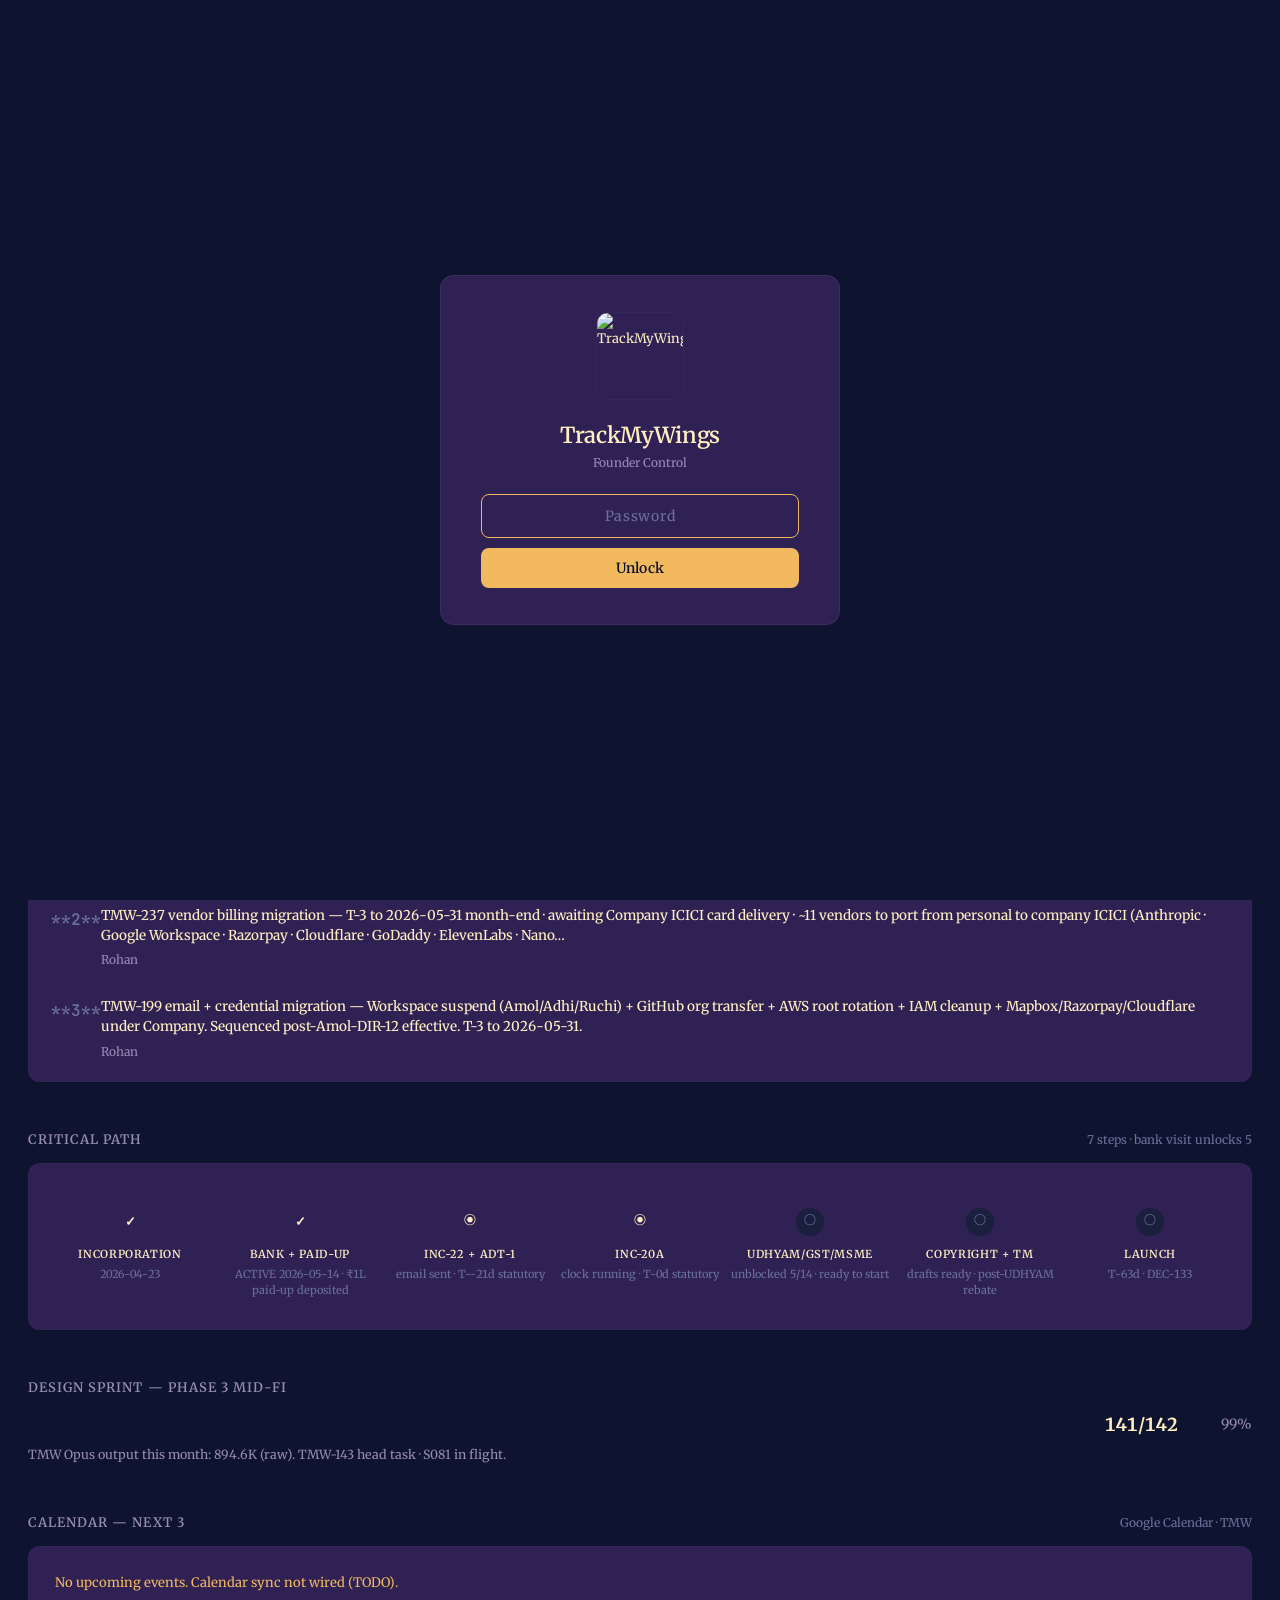
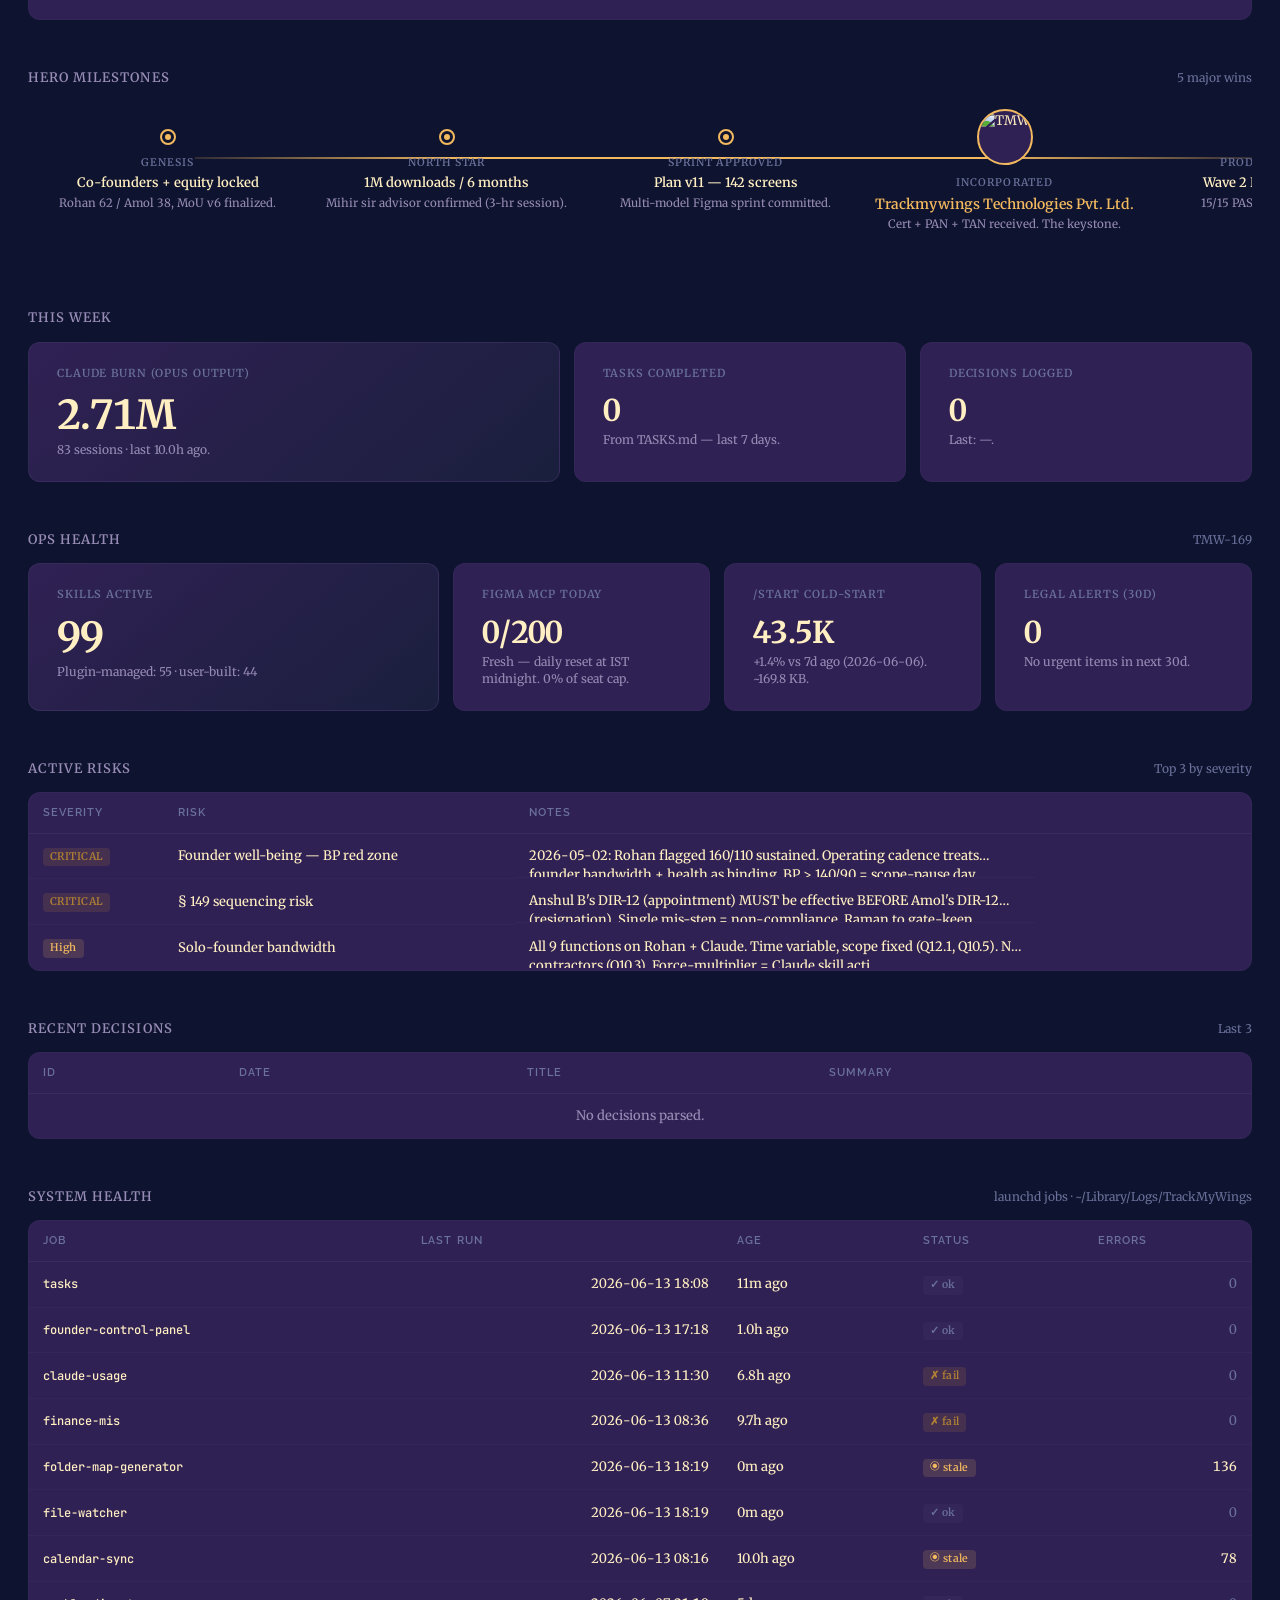
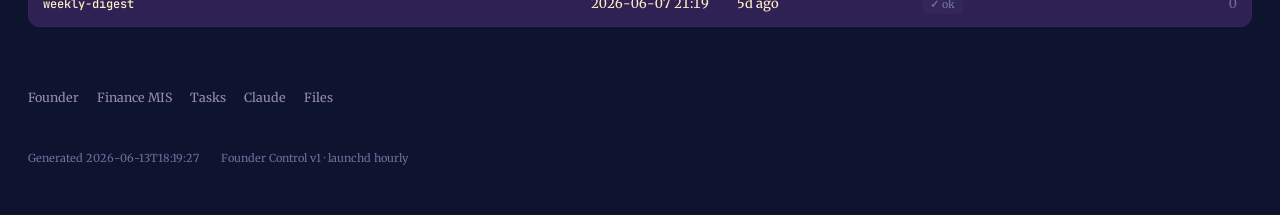
==== index.html @ 4e91b05a "Update founder control 2026-06-13 18:19" ====
<!DOCTYPE html>
<html lang="en">
<head>
<meta charset="UTF-8">
<meta name="viewport" content="width=device-width,initial-scale=1.0">
<title>TrackMyWings · Founder Control</title>
<link rel="icon" type="image/jpeg" href="logo.jpeg">
<link rel="stylesheet" href="dashboard-tokens.css">
<link rel="stylesheet" href="dashboard-components.css">
<style>
  /* page-specific tweaks (≤30 lines) */
  .fc-truth { padding: 10px 28px; border-bottom: 1px solid var(--hairline-soft); background: var(--bg-elev); color: var(--ink-mid); font-size: 12.5px; font-feature-settings: 'tnum'; letter-spacing: 0; }
  .fc-truth b { color: var(--ink-hi); font-weight: 600; }
  .fc-truth .sep { color: var(--ink-low); margin: 0 10px; }
  /* .ds-metrics-equal removed — pages now inherit the asymmetric 1.6/1/1/1 grid from
     dashboard-tokens.css, with one tile carrying the .ds-metric-lead modifier. */
  .fc-pri-row { display: grid; grid-template-columns: 36px 1fr; gap: 14px; padding: 14px 0; border-bottom: 1px solid var(--hairline-soft); }
  .fc-pri-row:last-child { border-bottom: 0; }
  .fc-pri-num { font-family: 'JetBrains Mono', ui-monospace, monospace; color: var(--ink-low); font-size: 16px; font-weight: 600; padding-top: 2px; }
  .fc-pri-task { color: var(--ink-hi); font-weight: 500; font-size: 13.5px; line-height: 1.45; display: -webkit-box; -webkit-line-clamp: 2; -webkit-box-orient: vertical; overflow: hidden; }
  .fc-pri-meta { display: flex; gap: 16px; margin-top: 6px; font-size: 12px; color: var(--ink-mid); align-items: center; }
  .fc-pri-deadline.tone-warn { color: var(--warn); }
  .fc-pri-deadline.tone-danger { color: var(--danger); }
  .fc-cp-rail { display: grid; grid-template-columns: repeat(7, 1fr); gap: 12px; align-items: start; padding: 22px 0 8px; position: relative; }
  .fc-cp-rail::before { content: ''; position: absolute; top: 38px; left: 7%; right: 7%; height: 1px; background: var(--hairline-soft); z-index: 0; }
  .fc-cp-step { display: flex; flex-direction: column; align-items: center; text-align: center; position: relative; z-index: 1; }
  .fc-cp-dot { width: 28px; height: 28px; border-radius: 50%; display: grid; place-items: center; font-size: 13px; font-weight: 600; background: var(--bg-elev); border: 1px solid var(--hairline); }
  .fc-cp-dot.done { background: var(--signal-gold); border-color: var(--signal-gold); color: var(--bg); }
  .fc-cp-dot.inflight { background: transparent; border: 2px solid var(--signal-gold); color: var(--signal-gold); outline: 4px solid var(--signal-gold-tint); outline-offset: 0; animation: fcPulse 2.4s ease-in-out infinite; }
  .fc-cp-dot.pending { color: var(--ink-low); }
  @keyframes fcPulse { 0%,100% { outline-width: 4px; opacity: 1; } 50% { outline-width: 8px; opacity: 0.85; } }
  @media (prefers-reduced-motion: reduce) { .fc-cp-dot.inflight { animation: none; } }

  /* --- Phone: truth banner wraps; critical-path stepper goes vertical; cal/sprint reflow --- */
  @media (max-width: 700px) {
    .fc-truth { padding: 10px 14px; font-size: 11.5px; line-height: 1.6; }
    .fc-truth .sep { display: inline; margin: 0 6px; }
    .fc-cp-rail { grid-template-columns: 1fr; gap: 8px; padding: 14px 0 0; }
    .fc-cp-rail::before { display: none; }
    .fc-cp-step { flex-direction: row; text-align: left; gap: 12px; padding: 6px 0; border-bottom: 1px solid var(--hairline-soft); }
    .fc-cp-step:last-child { border-bottom: 0; }
    .fc-cp-dot { flex: 0 0 28px; }
    .fc-cp-label { margin-top: 0; font-size: 12px; }
    .fc-cp-detail { margin-top: 0; font-size: 11px; margin-left: auto; }
    .fc-sprint-row { grid-template-columns: 1fr 60px; gap: 10px; }
    .fc-sprint-pct { display: none; }
    .fc-cal-row { grid-template-columns: 1fr; gap: 4px; padding: 10px 0; }
    .fc-cal-time { font-size: 11.5px; }
  }
  @media (max-width: 480px) {
    .fc-pri-row { grid-template-columns: 24px 1fr; gap: 10px; padding: 10px 0; }
  }
  .fc-cp-label { margin-top: 10px; font-size: 11px; font-weight: 600; letter-spacing: .06em; text-transform: uppercase; color: var(--ink-hi); }
  .fc-cp-detail { margin-top: 3px; font-size: 11px; color: var(--ink-low); font-feature-settings: 'tnum'; }
  .fc-sprint-row { display: grid; grid-template-columns: 1fr 90px 60px; gap: 14px; align-items: center; }
  .fc-sprint-bar { height: 6px; background: var(--signal-gold-tint); border-radius: 3px; overflow: hidden; }
  .fc-sprint-bar i { display: block; height: 100%; background: var(--signal-gold); }
  .fc-sprint-num { font-size: 18px; font-weight: 700; color: var(--ink-hi); text-align: right; }
  .fc-sprint-pct { font-size: 14px; color: var(--ink-mid); text-align: right; }
  .fc-sprint-sub { margin-top: 8px; color: var(--ink-mid); font-size: 12.5px; }
  .fc-cal-row { display: grid; grid-template-columns: 180px 1fr; gap: 14px; padding: 10px 0; border-bottom: 1px solid var(--hairline-soft); }
  .fc-cal-row:last-child { border-bottom: 0; }
  .fc-cal-time { color: var(--ink-mid); }
  .fc-cal-title { color: var(--ink-hi); font-weight: 500; }
  .fc-cal-loc { color: var(--ink-low); font-size: 12px; }
  .fc-empty { padding: 18px 4px; color: var(--ink-mid); font-size: 13px; }
  .fc-empty.tone-warn { color: var(--warn); }
  .fc-empty-sub { color: var(--ink-low); margin-left: 6px; }
  .fc-clamp-1 { display: -webkit-box; -webkit-line-clamp: 1; -webkit-box-orient: vertical; overflow: hidden; max-width: 520px; }
  .fc-foot-links { display: flex; gap: 18px; padding: 14px 0; border-top: 1px solid var(--hairline-soft); margin-top: 22px; }
  .fc-foot-links a { color: var(--ink-mid); font-size: 12.5px; text-decoration: none; }
  .fc-foot-links a:hover { color: var(--signal-gold); }
</style>
</head>
<body>

<div class="ds-login-overlay" id="loginOverlay">
  <form class="ds-login-card" id="loginForm">
    <img class="ds-login-logo" src="logo.jpeg" alt="TrackMyWings">
    <div class="ds-login-title">TrackMyWings</div>
    <div class="ds-login-sub">Founder Control</div>
    <input type="password" id="password" class="ds-filter" placeholder="Password" autofocus autocomplete="current-password">
    <button type="submit" class="ds-btn-primary">Unlock</button>
    <div class="ds-login-err" id="loginError">Incorrect password</div>
  </form>
</div>

<div class="fc-truth">T-63 launch · Bank ✅ 2026-05-14 · INC-20A T-0 · Phase 3 99% · ₹100,000 cash / ₹138,656 receivable · 22 priorities · 2 overdue · last sync 61m ago</div>

<div class="ds-wrap">
  <header class="ds-top">
    <div class="ds-top-brand">
      <img class="ds-top-logo" src="logo.jpeg" alt="TrackMyWings">
      <div>
        <h1 class="ds-display">Founder Control</h1>
        <div class="ds-lede">Your operating cockpit. Refreshed hourly.</div>
      </div>
    </div>
    <nav class="ds-nav">
      <a href="index.html" class="ds-nav-active">Founder</a>
      <a href="finance-mis.html">Finance MIS</a>
      <a href="tasks.html">Tasks</a>
      <a href="launch-readiness.html">Launch</a>
      <a href="statutory.html">Statutory</a>
      <a href="restructure.html">Restructure</a>
      <a href="risk-register.html">Risks</a>
      <a href="legal.html">Legal</a>
      <a href="claude-usage.html">Claude</a>
      <a href="kb-health.html">KB Health</a>
      <a href="bandwidth.html">Bandwidth</a>
      <a href="ai-providers.html">Providers</a>
      <a href="skills.html">Skills</a>
      <a href="folder-map.html">Files</a>
      <a href="infra.html">Infra</a>
      <button onclick="location.reload(true)" title="Hard refresh">Refresh</button>
    </nav>
  </header>

  <div class="ds-stale" id="staleBanner"></div>

  
    <div class="ds-metrics">
      <div class="ds-metric ds-metric-lead tone-gold">
        <div class="ds-metric-lbl">Days to launch</div>
        <div class="ds-metric-val num">T-63</div>
        <div class="ds-metric-sub">Target 2026-08-15 (DEC-133). Phase 3 99% · Hi-fi single-screen craft (DEC-142).</div>
      </div>
      <div class="ds-metric">
        <div class="ds-metric-lbl">Critical path</div>
        <div class="ds-metric-val num">3 of 7 — INC-22 + ADT-1</div>
        <div class="ds-metric-sub">Bank ✅ · INC-22 email sent (5/14) · INC-20A clock running (T-0d) · UDHYAM/GST next.</div>
      </div>
      <div class="ds-metric">
        <div class="ds-metric-lbl">Opus output, TMW · this month</div>
        <div class="ds-metric-val num">894.6K</div>
        <div class="ds-metric-sub">Scoped to TrackMyWings project. Raw output tokens, no ceiling.</div>
      </div>
      <div class="ds-metric tone-warn">
        <div class="ds-metric-lbl">Tasks overdue</div>
        <div class="ds-metric-val num">2</div>
        <div class="ds-metric-sub">From 38 active. Sweep when above zero.</div>
      </div>
    </div>
    

  <section class="ds-section">
    <div class="ds-section-head"><div class="ds-section-title">Cash position</div></div>
    
        <div class="ds-metrics">
          <div class="ds-metric ds-metric-lead">
            <div class="ds-metric-lbl">Cash on hand</div>
            <div class="ds-metric-val num">₹100,000</div>
            <div class="ds-metric-sub">Pre-bank. Becomes ₹1,00,000 after TMW-151 capital deposit.</div>
          </div>
          <div class="ds-metric">
            <div class="ds-metric-lbl">Founder receivable</div>
            <div class="ds-metric-val num">₹138,656</div>
            <div class="ds-metric-sub">YTD founder-funded bills.</div>
          </div>
          <div class="ds-metric">
            <div class="ds-metric-lbl">YTD burn</div>
            <div class="ds-metric-val num">₹138,656</div>
            <div class="ds-metric-sub">Equal to receivable today.</div>
          </div>
          <div class="ds-metric">
            <div class="ds-metric-lbl">Pending capital</div>
            <div class="ds-metric-val num">₹100,000</div>
            <div class="ds-metric-sub">₹62K + ₹38K at bank visit.</div>
          </div>
        </div>
        
  </section>

  <section class="ds-section">
    <div class="ds-section-head">
      <div class="ds-section-title">Top priorities — now</div>
      <div class="ds-section-aside">22 active</div>
    </div>
    <div class="ds-frame ds-frame-flush" style="padding:6px 22px;">
      
    <div class="fc-pri-row">
      <div class="fc-pri-num">**1**</div>
      <div class="fc-pri-body">
        <div class="fc-pri-task">TMW-193 Amol exit pack — DOWNLOAD + COMPLETENESS REVIEW — lawyer docs received via email 2026-05-24 · founder must download + file under Legal/Restructure/01_Amol_Exit/Active/ per folder-conventions §1 · Claude completeness review vs DEC-1…</div>
        <div class="fc-pri-meta">
          <span class="fc-pri-owner">Rohan + Anshul B + Raman</span>
          <span class="fc-pri-deadline "></span>
        </div>
      </div>
    </div>
    
    <div class="fc-pri-row">
      <div class="fc-pri-num">**2**</div>
      <div class="fc-pri-body">
        <div class="fc-pri-task">TMW-237 vendor billing migration — T-3 to 2026-05-31 month-end · awaiting Company ICICI card delivery · ~11 vendors to port from personal to company ICICI (Anthropic · Google Workspace · Razorpay · Cloudflare · GoDaddy · ElevenLabs · Nano…</div>
        <div class="fc-pri-meta">
          <span class="fc-pri-owner">Rohan</span>
          <span class="fc-pri-deadline "></span>
        </div>
      </div>
    </div>
    
    <div class="fc-pri-row">
      <div class="fc-pri-num">**3**</div>
      <div class="fc-pri-body">
        <div class="fc-pri-task">TMW-199 email + credential migration — Workspace suspend (Amol/Adhi/Ruchi) + GitHub org transfer + AWS root rotation + IAM cleanup + Mapbox/Razorpay/Cloudflare under Company. Sequenced post-Amol-DIR-12 effective. T-3 to 2026-05-31.</div>
        <div class="fc-pri-meta">
          <span class="fc-pri-owner">Rohan</span>
          <span class="fc-pri-deadline "></span>
        </div>
      </div>
    </div>
    
    </div>
  </section>

  <section class="ds-section">
    <div class="ds-section-head">
      <div class="ds-section-title">Critical path</div>
      <div class="ds-section-aside">7 steps · bank visit unlocks 5</div>
    </div>
    <div class="ds-frame">
      
    <div class="fc-cp-rail">
      
        <div class="fc-cp-step">
          <div class="fc-cp-dot done"><span>✓</span></div>
          <div class="fc-cp-label">Incorporation</div>
          <div class="fc-cp-detail">2026-04-23</div>
        </div>
        
        <div class="fc-cp-step">
          <div class="fc-cp-dot done"><span>✓</span></div>
          <div class="fc-cp-label">Bank + paid-up</div>
          <div class="fc-cp-detail">ACTIVE 2026-05-14 · ₹1L paid-up deposited</div>
        </div>
        
        <div class="fc-cp-step">
          <div class="fc-cp-dot inflight"><span>◉</span></div>
          <div class="fc-cp-label">INC-22 + ADT-1</div>
          <div class="fc-cp-detail">email sent · T--21d statutory</div>
        </div>
        
        <div class="fc-cp-step">
          <div class="fc-cp-dot inflight"><span>◉</span></div>
          <div class="fc-cp-label">INC-20A</div>
          <div class="fc-cp-detail">clock running · T-0d statutory</div>
        </div>
        
        <div class="fc-cp-step">
          <div class="fc-cp-dot pending"><span>○</span></div>
          <div class="fc-cp-label">UDHYAM/GST/MSME</div>
          <div class="fc-cp-detail">unblocked 5/14 · ready to start</div>
        </div>
        
        <div class="fc-cp-step">
          <div class="fc-cp-dot pending"><span>○</span></div>
          <div class="fc-cp-label">Copyright + TM</div>
          <div class="fc-cp-detail">drafts ready · post-UDHYAM rebate</div>
        </div>
        
        <div class="fc-cp-step">
          <div class="fc-cp-dot pending"><span>○</span></div>
          <div class="fc-cp-label">Launch</div>
          <div class="fc-cp-detail">T-63d · DEC-133</div>
        </div>
        
    </div>
    
    </div>
  </section>

  
    <section class="ds-section">
      <div class="ds-section-head">
        <div class="ds-section-title">Design sprint — Phase 3 mid-fi</div>
        <div class="ds-section-aside"></div>
      </div>
      <div class="fc-sprint-row">
        <div class="fc-sprint-bar">
          <i style="width:99%"></i>
        </div>
        <div class="fc-sprint-num num">141/142</div>
        <div class="fc-sprint-pct num">99%</div>
      </div>
      <div class="fc-sprint-sub">
        TMW Opus output this month: 894.6K (raw).
        TMW-143 head task · S081 in flight.
      </div>
    </section>
    

  <section class="ds-section">
    <div class="ds-section-head">
      <div class="ds-section-title">Calendar — next 3</div>
      <div class="ds-section-aside">Google Calendar · TMW</div>
    </div>
    <div class="ds-frame ds-frame-flush" style="padding:8px 22px;">
      <div class="fc-empty tone-warn">No upcoming events. Calendar sync not wired (TODO).</div>
    </div>
  </section>

  <section class="ds-section" id="heroSection">
    <div class="ds-section-head">
      <div class="ds-section-title">Hero milestones</div>
      <div class="ds-section-aside">5 major wins</div>
    </div>
    
    <div class="ds-milestones">
      <div class="ds-milestone-rail" style="grid-template-columns:repeat(5, minmax(180px, 1fr));">
        
        <div class="ds-milestone">
          <div class="ds-milestone-dot"></div>
          <div class="ds-milestone-date">Genesis</div>
          <div class="ds-milestone-title">Co-founders + equity locked</div>
          <div class="ds-milestone-note">Rohan 62 / Amol 38, MoU v6 finalized.</div>
        </div>
        
        <div class="ds-milestone">
          <div class="ds-milestone-dot"></div>
          <div class="ds-milestone-date">North Star</div>
          <div class="ds-milestone-title">1M downloads / 6 months</div>
          <div class="ds-milestone-note">Mihir sir advisor confirmed (3-hr session).</div>
        </div>
        
        <div class="ds-milestone">
          <div class="ds-milestone-dot"></div>
          <div class="ds-milestone-date">Sprint Approved</div>
          <div class="ds-milestone-title">Plan v11 — 142 screens</div>
          <div class="ds-milestone-note">Multi-model Figma sprint committed.</div>
        </div>
        
        <div class="ds-milestone keystone">
          <div class="ds-milestone-dot"><img src="logo.jpeg" class="ds-milestone-logo" alt="TMW"></div>
          <div class="ds-milestone-date">Incorporated</div>
          <div class="ds-milestone-title">Trackmywings Technologies Pvt. Ltd.</div>
          <div class="ds-milestone-note">Cert + PAN + TAN received. The keystone.</div>
        </div>
        
        <div class="ds-milestone">
          <div class="ds-milestone-dot"></div>
          <div class="ds-milestone-date">Production Proof</div>
          <div class="ds-milestone-title">Wave 2 HM-apex shipped</div>
          <div class="ds-milestone-note">15/15 PASS, reviewer avg 8.49.</div>
        </div>
        
      </div>
    </div>
    
  </section>

  
    <section class="ds-section">
      <div class="ds-section-head"><div class="ds-section-title">This week</div></div>
      <div class="ds-metrics ds-metrics-3">
        <div class="ds-metric ds-metric-lead">
          <div class="ds-metric-lbl">Claude burn (Opus output)</div>
          <div class="ds-metric-val num">2.71M</div>
          <div class="ds-metric-sub">83 sessions · last 10.0h ago.</div>
        </div>
        <div class="ds-metric">
          <div class="ds-metric-lbl">Tasks completed</div>
          <div class="ds-metric-val num">0</div>
          <div class="ds-metric-sub">From TASKS.md — last 7 days.</div>
        </div>
        <div class="ds-metric">
          <div class="ds-metric-lbl">Decisions logged</div>
          <div class="ds-metric-val num">0</div>
          <div class="ds-metric-sub">Last: —.</div>
        </div>
      </div>
    </section>
    

  
    <section class="ds-section">
      <div class="ds-section-head">
        <div class="ds-section-title">Ops health</div>
        <div class="ds-section-aside">TMW-169</div>
      </div>
      <div class="ds-metrics">
        <div class="ds-metric ds-metric-lead">
          <div class="ds-metric-lbl">Skills active</div>
          <div class="ds-metric-val num">99</div>
          <div class="ds-metric-sub">Plugin-managed: 55 · user-built: 44</div>
        </div>
        <div class="ds-metric ">
          <div class="ds-metric-lbl">Figma MCP today</div>
          <div class="ds-metric-val num">0/200</div>
          <div class="ds-metric-sub">Fresh — daily reset at IST midnight. 0% of seat cap.</div>
        </div>
        <div class="ds-metric">
          <div class="ds-metric-lbl">/start cold-start</div>
          <div class="ds-metric-val num">43.5K</div>
          <div class="ds-metric-sub">+1.4% vs 7d ago (2026-06-06). ~169.8 KB.</div>
        </div>
        <div class="ds-metric ">
          <div class="ds-metric-lbl">Legal alerts (30d)</div>
          <div class="ds-metric-val num">0</div>
          <div class="ds-metric-sub">No urgent items in next 30d.</div>
        </div>
      </div>
    </section>
    

  <section class="ds-section">
    <div class="ds-section-head">
      <div class="ds-section-title">Active risks</div>
      <div class="ds-section-aside">Top 3 by severity</div>
    </div>
    <div class="ds-frame ds-frame-flush">
      <table class="ds-table">
        <thead><tr><th>Severity</th><th>Risk</th><th>Notes</th></tr></thead>
        <tbody>
        <tr>
          <td><span class="ds-badge ds-badge-pri-critical">CRITICAL</span></td>
          <td>Founder well-being — BP red zone</td>
          <td class="fc-clamp-1">2026-05-02: Rohan flagged 160/110 sustained. Operating cadence treats founder bandwidth + health as binding. BP &gt; 140/90 = scope-pause day…</td>
        </tr>
        
        <tr>
          <td><span class="ds-badge ds-badge-pri-critical">CRITICAL</span></td>
          <td>§ 149 sequencing risk</td>
          <td class="fc-clamp-1">Anshul B's DIR-12 (appointment) MUST be effective BEFORE Amol's DIR-12 (resignation). Single mis-step = non-compliance. Raman to gate-keep.</td>
        </tr>
        
        <tr>
          <td><span class="ds-badge ds-badge-pri-high">High</span></td>
          <td>Solo-founder bandwidth</td>
          <td class="fc-clamp-1">All 9 functions on Rohan + Claude. Time variable, scope fixed (Q12.1, Q10.5). No contractors (Q10.3). Force-multiplier = Claude skill acti…</td>
        </tr>
        </tbody>
      </table>
    </div>
  </section>

  <section class="ds-section">
    <div class="ds-section-head">
      <div class="ds-section-title">Recent decisions</div>
      <div class="ds-section-aside">Last 3</div>
    </div>
    <div class="ds-frame ds-frame-flush">
      <table class="ds-table">
        <thead><tr><th>ID</th><th>Date</th><th>Title</th><th>Summary</th></tr></thead>
        <tbody><tr><td colspan="4" class="ds-table-empty">No decisions parsed.</td></tr></tbody>
      </table>
    </div>
  </section>

  <section class="ds-section">
    <div class="ds-section-head">
      <div class="ds-section-title">System health</div>
      <div class="ds-section-aside">launchd jobs · ~/Library/Logs/TrackMyWings</div>
    </div>
    <div class="ds-frame ds-frame-flush">
      <table class="ds-table">
        <thead><tr><th>Job</th><th>Last run</th><th>Age</th><th>Status</th><th>Errors</th></tr></thead>
        <tbody>
        <tr>
          <td><code>tasks</code></td>
          <td class="num">2026-06-13 18:08</td>
          <td>11m ago</td>
          <td><span class="ds-badge ds-badge-pri-low">✓ ok</span></td>
          <td class="num"><span class="num" style="color:var(--ink-low);">0</span></td>
        </tr>
        
        <tr>
          <td><code>founder-control-panel</code></td>
          <td class="num">2026-06-13 17:18</td>
          <td>1.0h ago</td>
          <td><span class="ds-badge ds-badge-pri-low">✓ ok</span></td>
          <td class="num"><span class="num" style="color:var(--ink-low);">0</span></td>
        </tr>
        
        <tr>
          <td><code>claude-usage</code></td>
          <td class="num">2026-06-13 11:30</td>
          <td>6.8h ago</td>
          <td><span class="ds-badge ds-badge-pri-critical">✗ fail</span></td>
          <td class="num"><span class="num" style="color:var(--ink-low);">0</span></td>
        </tr>
        
        <tr>
          <td><code>finance-mis</code></td>
          <td class="num">2026-06-13 08:36</td>
          <td>9.7h ago</td>
          <td><span class="ds-badge ds-badge-pri-critical">✗ fail</span></td>
          <td class="num"><span class="num" style="color:var(--ink-low);">0</span></td>
        </tr>
        
        <tr>
          <td><code>folder-map-generator</code></td>
          <td class="num">2026-06-13 18:19</td>
          <td>0m ago</td>
          <td><span class="ds-badge ds-badge-pri-medium">◉ stale</span></td>
          <td class="num"><span class="num">136</span></td>
        </tr>
        
        <tr>
          <td><code>file-watcher</code></td>
          <td class="num">2026-06-13 18:19</td>
          <td>0m ago</td>
          <td><span class="ds-badge ds-badge-pri-low">✓ ok</span></td>
          <td class="num"><span class="num" style="color:var(--ink-low);">0</span></td>
        </tr>
        
        <tr>
          <td><code>calendar-sync</code></td>
          <td class="num">2026-06-13 08:16</td>
          <td>10.0h ago</td>
          <td><span class="ds-badge ds-badge-pri-medium">◉ stale</span></td>
          <td class="num"><span class="num">78</span></td>
        </tr>
        
        <tr>
          <td><code>weekly-digest</code></td>
          <td class="num">2026-06-07 21:19</td>
          <td>5d ago</td>
          <td><span class="ds-badge ds-badge-pri-low">✓ ok</span></td>
          <td class="num"><span class="num" style="color:var(--ink-low);">0</span></td>
        </tr>
        </tbody>
      </table>
    </div>
  </section>

  <div class="fc-foot-links">
    <a href="index.html">Founder</a>
    <a href="finance-mis.html">Finance MIS</a>
    <a href="tasks.html">Tasks</a>
    <a href="claude-usage.html">Claude</a>
    <a href="folder-map.html">Files</a>
  </div>

  <div class="ds-meta">
    <span>Generated <span id="generatedAt">2026-06-13T18:19:27</span></span>
    <span>Founder Control v1 · launchd hourly</span>
  </div>
</div>

<script>
// --- Auth gate ---
const PASSWORD_HASH = '22900e4738455f5c92593a95b6e0c5d228698a80385e4f1f2d272e8f8f49aec6';
async function sha256(msg) {
  const buf = await crypto.subtle.digest('SHA-256', new TextEncoder().encode(msg));
  return Array.from(new Uint8Array(buf)).map(b => b.toString(16).padStart(2, '0')).join('');
}
function unlock() {
  document.body.classList.add('unlocked');
  document.querySelector('#loginOverlay').style.display = 'none';
}
if (sessionStorage.getItem('tmw_auth') === 'true') unlock();
document.getElementById('loginForm').addEventListener('submit', async e => {
  e.preventDefault();
  const hash = await sha256(document.getElementById('password').value);
  if (hash === PASSWORD_HASH) {
    sessionStorage.setItem('tmw_auth', 'true');
    unlock();
  } else {
    const err = document.getElementById('loginError');
    err.classList.add('show');
    setTimeout(() => err.classList.remove('show'), 2000);
    document.getElementById('password').value = '';
  }
});

// --- Stale banner: warn if >150 min old (hourly @ :15 schedule) ---
const GENERATED_EPOCH = 1781354967;
(function(){
  const ageMin = (Date.now()/1000 - GENERATED_EPOCH) / 60;
  if (ageMin > 150) {
    const b = document.getElementById('staleBanner');
    b.innerHTML = `<b>Snapshot is ${Math.round(ageMin)} min old.</b> The hourly launchd job may have failed. Check <code>~/Library/Logs/TrackMyWings/founder-control-panel.error.log</code>.`;
    b.classList.add('show');
  }
})();

// Keyboard: 'r' reloads, ESC blurs
document.addEventListener('keydown', e => {
  if (!document.body.classList.contains('unlocked')) return;
  if (e.key === 'r' && !['INPUT','TEXTAREA','SELECT'].includes(document.activeElement.tagName)) {
    location.reload(true);
  }
});
</script>
</body>
</html>
---- dashboard-tokens.css ----
/* ============================================================
 * TrackMyWings Internal Dashboards — Design Tokens
 * Source of truth: Operations/Internal Dashboards/Design System/DESIGN.md
 * Palette: CANONICAL TMW "Aero Nocturne" brand (S141 rebrand 2026-05-31).
 *   Hex authoritative from V1_Flutter/lib/theme/tokens.dart (AeroColors) +
 *   Design/Brand/Color Palette/TMW_COLORS.md. Mirrors tmw_brand_tokens.css.
 * Token NAMES are stable; only values changed in the rebrand, so no per-page
 * HTML edits were required. Brand rules: never pure #000/#fff (use Haiti /
 * Egg White); error = Copper; Inter forbidden as a primary face.
 * ============================================================ */

@import url('https://fonts.googleapis.com/css2?family=Raleway:wght@400;500;600;700;800&family=Merriweather:wght@400;700&family=JetBrains+Mono:wght@500;600&display=swap');

:root {
  /* --- Surfaces (Aero Nocturne — dark, brand hex) --- */
  --bg-base:        #0E132F;                    /* Haiti — page canvas */
  --bg-elev:        #1A1F3D;                    /* Port Gore — nav / elevated chrome */
  --bg-card:        #302154;                    /* Deep Port Gore — cards */
  --line:           rgba(76, 62, 112, 0.40);    /* East Bay @ 40% — border */
  --line-soft:      rgba(76, 62, 112, 0.18);    /* East Bay @ 18% — hairline */

  /* --- Ink (Egg White / Amethyst Smoke / Lynch) --- */
  --ink-hi:         #FFEFC2;                     /* Egg White — primary text */
  --ink-mid:        #978CB5;                     /* Amethyst Smoke — secondary */
  --ink-low:        #6A719A;                     /* Lynch — muted / tertiary */

  /* --- Signal Gold (PRIMARY accent — Cream Can, ≤10% of pixels) --- */
  --gold:           #F2B95F;                     /* Cream Can */
  --gold-tint:      rgba(242, 185, 95, 0.15);
  --gold-tint-soft: rgba(242, 185, 95, 0.08);

  /* --- Brand accents: Strikemaster (SECONDARY) + Lilac (TERTIARY) --- */
  --plum:           #A06E9B;                     /* Strikemaster */
  --plum-tint:      rgba(160, 110, 155, 0.18);
  --rose:           #CEABCA;                     /* Lilac (brand has no rose; Lilac is tertiary) */
  --rose-tint:      rgba(206, 171, 202, 0.18);

  /* --- Functional (brand-faithful: warn = Cream Can, danger = Copper; no off-brand red) --- */
  --warn:           #F2B95F;                     /* Cream Can — HIGH / caution */
  --warn-tint:      rgba(242, 185, 95, 0.15);
  --danger:         #B28134;                     /* Copper — URGENT / overdue / error */
  --danger-tint:    rgba(178, 129, 52, 0.16);

  /* --- Status extras (brand) --- */
  --ok:             #FFE08A;                     /* Salomie — OK / on-time / done */
  --ok-tint:        rgba(255, 224, 138, 0.16);
  --live:           #3DD9D6;                     /* Cockpit Cyan — live / active */
  --live-tint:      rgba(61, 217, 214, 0.16);

  /* --- Gradients --- */
  --grad-primary:   linear-gradient(135deg, #0E132F 0%, #1A1F3D 25%, #4C3E70 50%, #A06E9B 100%);
  --grad-gold:      linear-gradient(135deg, #302154 0%, #773C71 30%, #B28134 64%, #FFE08A 100%);

  /* --- Modal scrim --- */
  --scrim:          rgba(14, 19, 47, 0.78);      /* Haiti @ 78% */

  /* --- Typography (Raleway display · Merriweather body · JetBrains Mono numerics) --- */
  --font-display:   'Raleway', system-ui, -apple-system, sans-serif;
  --font-body:      'Merriweather', Georgia, 'Times New Roman', serif;
  --font-mono:      'JetBrains Mono', ui-monospace, SFMono-Regular, monospace;

  /* --- Spacing scale (vary for rhythm; never uniform) --- */
  --sp-xs:    6px;
  --sp-sm:   10px;
  --sp-md:   14px;
  --sp-lg:   22px;
  --sp-xl:   28px;
  --sp-xxl:  36px;
  --sp-xxxl: 48px;

  /* --- Radius --- */
  --r-pill: 999px;
  --r-xs:    4px;
  --r-sm:    6px;
  --r-md:    8px;
  --r-lg:   12px;
  --r-xl:   14px;

  /* --- Motion (ease-out-quart, no bounce) --- */
  --ease:   cubic-bezier(0.215, 0.61, 0.355, 1);
  --t-fast: 150ms;
  --t-mid:  200ms;
  --t-slow: 400ms;
}

/* --- Reset --- */
*, *::before, *::after { box-sizing: border-box; margin: 0; padding: 0; }
html, body { background: var(--bg-base); }

body {
  font-family: var(--font-body);  /* Merriweather body — distinctive brand serif */
  color: var(--ink-hi);
  font-size: 13px;
  font-weight: 400;
  line-height: 1.5;
  min-height: 100vh;
  -webkit-font-smoothing: antialiased;
  overflow-x: hidden;             /* never let a stray wide element break mobile layout */
}

/* Chrome = Raleway (headings, nav, labels, badges, buttons) */
h1, h2, h3, h4, h5, h6, nav, .ds-nav, .ds-display, .ds-headline, .ds-label,
.ds-micro, button, th, .badge { font-family: var(--font-display); }

/* --- Tabular numerics (no exceptions) --- */
.num, .ds-num, td.num, th.num,
.ds-metric-val, .ds-metric-lead-val,
.ds-stat-val, .ds-tool-count, .ds-tool-rank,
code, .ds-mono, time {
  font-variant-numeric: tabular-nums;
}

code, .ds-mono {
  font-family: var(--font-mono);
  font-size: 12px;
  font-weight: 500;
}

/* --- Type scale utility classes --- */
.ds-display     { font-size: 32px; font-weight: 700; line-height: 1.1;  letter-spacing: -0.02em; }
.ds-headline    { font-size: 20px; font-weight: 600; line-height: 1.25; letter-spacing: -0.01em; }
.ds-body-strong { font-size: 13px; font-weight: 500; line-height: 1.5; }
.ds-body        { font-size: 13px; font-weight: 400; line-height: 1.5; }
.ds-label       { font-size: 11px;  font-weight: 600; letter-spacing: 0.08em; text-transform: uppercase; line-height: 1.3; }
.ds-micro       { font-size: 10.5px; font-weight: 600; letter-spacing: 0.1em;  text-transform: uppercase; line-height: 1.3; }

/* --- Focus rings (WCAG AA) --- */
:focus-visible { outline: 2px solid var(--gold); outline-offset: 2px; }
:focus:not(:focus-visible) { outline: none; }

/* --- Reduced motion --- */
@media (prefers-reduced-motion: reduce) {
  *, *::before, *::after {
    animation-duration: 0.01ms !important;
    animation-iteration-count: 1 !important;
    transition-duration: 0.01ms !important;
    scroll-behavior: auto !important;
  }
}

/* --- Selection --- */
::selection { background: var(--gold-tint); color: var(--ink-hi); }

/* ============================================================
 * Mobile baseline (≤ 700px = tablet portrait, ≤ 480px = phone)
 * ============================================================ */
@media (max-width: 700px) {
  body { font-size: 12.5px; }
  .ds-display { font-size: 24px; letter-spacing: -0.015em; }
  .ds-headline { font-size: 17px; }
  .ds-label { font-size: 10.5px; letter-spacing: 0.06em; }
}

@media (max-width: 480px) {
  body { font-size: 12.5px; }
  .ds-display { font-size: 22px; }
}

/* Phone-only horizontal scroll wrapper for any table that won't fit. */
@media (max-width: 700px) {
  .ds-frame.ds-frame-flush {
    overflow-x: auto;
    -webkit-overflow-scrolling: touch;
  }
}
---- dashboard-components.css ----
/* ============================================================
 * TrackMyWings Internal Dashboards — Component Library
 * Concatenated from 12 partials in /components/
 * Built: 2026-05-31T02:21:04
 * Edit individual partials, then re-run build_dashboard_assets.py.
 * ============================================================ */

/* === Component: App Shell ============================================
 * Page-level wrap, top bar, nav, meta footer.
 * Used by every dashboard.
 * =================================================================== */

.ds-wrap {
  max-width: 1320px;
  margin: 0 auto;
  padding: var(--sp-xl) var(--sp-xl) var(--sp-xxxl);
}

@media (max-width: 700px) {
  .ds-wrap { padding: var(--sp-lg) var(--sp-md) var(--sp-xxl); }
}

/* --- Top bar --- */
.ds-top {
  display: flex;
  justify-content: space-between;
  align-items: flex-end;
  gap: var(--sp-lg);
  padding-bottom: var(--sp-lg);
  border-bottom: 1px solid var(--line);
  margin-bottom: var(--sp-xxl);
}

.ds-top-brand { display: flex; align-items: center; gap: var(--sp-md); }

.ds-top-logo {
  width: 40px;
  height: 40px;
  border-radius: var(--r-md);
  object-fit: cover;
  border: 1px solid var(--line-soft);
  background: var(--bg-card);
}

.ds-top h1 { /* uses .ds-display via class composition */ }
.ds-top .ds-lede { color: var(--ink-mid); font-size: 13px; margin-top: var(--sp-xs); }

/* --- Nav (cross-dashboard) --- */
.ds-nav { display: flex; gap: var(--sp-xs); flex-wrap: wrap; }

.ds-nav a, .ds-nav button {
  background: transparent;
  color: var(--ink-mid);
  border: 1px solid var(--line);
  padding: 8px 14px;
  border-radius: var(--r-md);
  font-size: 13px;
  cursor: pointer;
  text-decoration: none;
  font-family: inherit;
  font-weight: 400;
  line-height: 1;
  transition: color var(--t-fast) var(--ease), border-color var(--t-fast) var(--ease);
  display: inline-flex;
  align-items: center;
  gap: 6px;
  white-space: nowrap;
}

.ds-nav a:hover, .ds-nav button:hover { color: var(--gold); border-color: var(--gold); }
.ds-nav a.ds-nav-active { color: var(--ink-hi); border-color: var(--gold); background: var(--gold-tint-soft); }

/* --- Meta footer --- */
.ds-meta {
  margin-top: var(--sp-xl);
  font-size: 11px;
  color: var(--ink-low);
  display: flex;
  gap: var(--sp-lg);
  flex-wrap: wrap;
}

@media (max-width: 700px) {
  .ds-top { flex-direction: column; align-items: flex-start; }
  /* Horizontally scrollable nav so all links stay reachable on a phone. */
  .ds-nav {
    width: 100%;
    flex-wrap: nowrap;
    overflow-x: auto;
    -webkit-overflow-scrolling: touch;
    gap: 6px;
    padding-bottom: 4px;
  }
  .ds-nav a, .ds-nav button { flex: 0 0 auto; padding: 6px 10px; font-size: 12px; }
}

/* --- Phone-tighter chrome --- */
@media (max-width: 480px) {
  .ds-wrap { padding: var(--sp-md) var(--sp-sm) var(--sp-xl); }
  .ds-top { padding-bottom: var(--sp-md); margin-bottom: var(--sp-lg); gap: var(--sp-md); }
  .ds-top-logo { width: 32px; height: 32px; }
  .ds-top .ds-lede { font-size: 12px; }
  .ds-nav { gap: 4px; }
  .ds-nav a, .ds-nav button { padding: 6px 10px; font-size: 12px; }
  .ds-meta { gap: var(--sp-md); font-size: 10.5px; }
}

/* === Component: Buttons =============================================
 * Primary (gold solid) and Ghost (border-only).
 * Hover via color/border shifts only. No transforms, no shadows.
 * =================================================================== */

.ds-btn-primary {
  background: var(--gold);
  color: var(--bg-base);
  border: none;
  border-radius: var(--r-md);
  padding: 12px 18px;
  font-family: inherit;
  font-size: 13px;
  font-weight: 600;
  line-height: 1;
  letter-spacing: 0.005em;
  cursor: pointer;
  transition: filter var(--t-fast) var(--ease);
}
.ds-btn-primary:hover { filter: brightness(1.06); }
.ds-btn-primary:active { filter: brightness(0.96); }
.ds-btn-primary:disabled { opacity: 0.5; cursor: not-allowed; }

.ds-btn-ghost {
  background: transparent;
  color: var(--ink-mid);
  border: 1px solid var(--line);
  border-radius: var(--r-md);
  padding: 8px 14px;
  font-family: inherit;
  font-size: 13px;
  font-weight: 400;
  line-height: 1;
  cursor: pointer;
  transition: color var(--t-fast) var(--ease), border-color var(--t-fast) var(--ease);
}
.ds-btn-ghost:hover { color: var(--gold); border-color: var(--gold); }

/* === Component: Metric Tile + Asymmetric Grid ======================
 * The signature primitive. Lead variant for the single most important
 * number per page (one per page maximum).
 * =================================================================== */

/* --- Asymmetric grid (1.6fr lead + N×1fr secondary) --- */
.ds-metrics {
  display: grid;
  grid-template-columns: 1.6fr 1fr 1fr 1fr;
  gap: var(--sp-md);
  margin-bottom: var(--sp-xxl);
}
.ds-metrics-3 { grid-template-columns: 1.6fr 1fr 1fr; }
.ds-metrics-5 { grid-template-columns: 1.6fr 1fr 1fr 1fr 1fr; }

@media (max-width: 900px) {
  .ds-metrics, .ds-metrics-3, .ds-metrics-5 { grid-template-columns: 1fr 1fr; }
}
@media (max-width: 480px) {
  .ds-metrics, .ds-metrics-3, .ds-metrics-5 { grid-template-columns: 1fr; }
}

/* --- Metric tile --- */
.ds-metric {
  background: var(--bg-card);
  border: 1px solid var(--line-soft);
  border-radius: var(--r-lg);
  padding: var(--sp-lg) var(--sp-xl);
  color: var(--ink-hi);
  display: flex;
  flex-direction: column;
}

.ds-metric-lead {
  background: linear-gradient(140deg, var(--bg-card) 0%, var(--bg-elev) 100%);
  border-color: var(--line);
}

.ds-metric-lbl {
  color: var(--ink-low);
  font-size: 11px;
  font-weight: 600;
  letter-spacing: 0.08em;
  text-transform: uppercase;
}

.ds-metric-val {
  font-size: 30px;
  font-weight: 700;
  letter-spacing: -0.025em;
  line-height: 1;
  margin-top: var(--sp-md);
  font-variant-numeric: tabular-nums;
  color: var(--ink-hi);
}

.ds-metric-lead .ds-metric-val { font-size: 40px; }

.ds-metric-sub {
  color: var(--ink-mid);
  font-size: 12px;
  line-height: 1.45;
  margin-top: var(--sp-xs);
}

/* --- Tone variants for state-coded tiles --- */
.ds-metric.tone-warn { border-color: var(--warn); }
.ds-metric.tone-warn .ds-metric-val { color: var(--warn); }
.ds-metric.tone-danger { border-color: var(--danger); background: var(--danger-tint); }
.ds-metric.tone-danger .ds-metric-val { color: var(--danger); }
.ds-metric.tone-gold .ds-metric-val { color: var(--gold); }

/* --- Phone-only smaller metric values + tighter padding --- */
@media (max-width: 700px) {
  .ds-metric { padding: var(--sp-md) var(--sp-md); }
  .ds-metric-val { font-size: 24px; margin-top: var(--sp-sm); }
  .ds-metric-lead .ds-metric-val { font-size: 30px; }
  .ds-metric-sub { font-size: 11px; }
}
@media (max-width: 480px) {
  .ds-metric { padding: var(--sp-sm) var(--sp-md); }
  .ds-metric-val { font-size: 22px; }
  .ds-metric-lead .ds-metric-val { font-size: 26px; }
  .ds-metrics { gap: var(--sp-sm); margin-bottom: var(--sp-xl); }
}

/* === Component: Section Head + Chart Frame =========================
 * Section heads sit directly on the page (no card wrapping).
 * Chart frames wrap content where containment helps readability.
 * =================================================================== */

.ds-section { margin-bottom: var(--sp-xxxl); }

.ds-section-head {
  display: flex;
  justify-content: space-between;
  align-items: baseline;
  gap: var(--sp-md);
  margin-bottom: var(--sp-md);
}

.ds-section-title {
  font-size: 13px;
  font-weight: 600;
  letter-spacing: 0.08em;
  color: var(--ink-mid);
  text-transform: uppercase;
}

.ds-section-aside {
  font-size: 12px;
  color: var(--ink-low);
  font-variant-numeric: tabular-nums;
}

.ds-frame {
  background: var(--bg-card);
  border: 1px solid var(--line-soft);
  border-radius: var(--r-lg);
  padding: var(--sp-lg);
}

.ds-frame.ds-frame-flush { padding: 0; }

.ds-cols-2 {
  display: grid;
  grid-template-columns: 1fr 1fr;
  gap: var(--sp-lg);
}
.ds-cols-3 {
  display: grid;
  grid-template-columns: 2fr 1fr 1fr;
  gap: var(--sp-lg);
}

@media (max-width: 900px) {
  .ds-cols-2, .ds-cols-3 { grid-template-columns: 1fr; }
}

canvas { max-height: 320px; }

/* --- Phone-only tighter sections + smaller chart heights --- */
@media (max-width: 700px) {
  .ds-section { margin-bottom: var(--sp-xxl); }
  .ds-frame { padding: var(--sp-md); }
  canvas { max-height: 240px; }
  .ds-section-head { gap: var(--sp-sm); flex-wrap: wrap; }
}
@media (max-width: 480px) {
  .ds-section { margin-bottom: var(--sp-xl); }
  canvas { max-height: 220px; }
}

/* === Component: Sortable Table =====================================
 * Dense data row. Body Strong text, tabular numerics, soft dividers.
 * Hover lifts row to bg-elev. No transforms, no shadows.
 * =================================================================== */

.ds-table {
  width: 100%;
  border-collapse: collapse;
  font-family: inherit;
  color: var(--ink-hi);
}

.ds-table thead th {
  text-align: left;
  padding: 12px 14px;
  font-size: 10.5px;
  font-weight: 600;
  letter-spacing: 0.1em;
  text-transform: uppercase;
  color: var(--ink-low);
  border-bottom: 1px solid var(--line);
  background: transparent;
  white-space: nowrap;
}

.ds-table thead th.sortable {
  cursor: pointer;
  user-select: none;
  transition: color var(--t-fast) var(--ease);
}
.ds-table thead th.sortable:hover,
.ds-table thead th.sortable.active { color: var(--gold); }

.ds-table tbody td {
  padding: 12px 14px;
  font-size: 13px;
  font-weight: 500;
  line-height: 1.5;
  border-bottom: 1px solid var(--line-soft);
  vertical-align: middle;
}

.ds-table tbody tr:last-child td { border-bottom: none; }

.ds-table tbody tr.clickable {
  cursor: pointer;
  transition: background var(--t-mid) var(--ease);
}
.ds-table tbody tr.clickable:hover td { background: var(--bg-elev); }

.ds-table .num,
.ds-table .ds-num,
.ds-table th.num,
.ds-table td.num {
  text-align: right;
  font-variant-numeric: tabular-nums;
}

/* --- Row state: replaces the forbidden side-stripe pattern.
 *     Use full-row background tint + leading icon/badge instead. --- */
.ds-table tr.row-overdue td { background: var(--danger-tint); }
.ds-table tr.row-overdue td:first-child { color: var(--danger); font-weight: 600; }

.ds-table tr.row-due-soon td { background: var(--warn-tint); }
.ds-table tr.row-due-soon td:first-child { color: var(--warn); font-weight: 600; }

.ds-table tr.row-stale td { background: var(--bg-elev); color: var(--ink-mid); }

/* --- Empty state --- */
.ds-table-empty {
  padding: 36px 14px;
  text-align: center;
  color: var(--ink-mid);
  font-size: 13px;
}

/* --- Phone: tighter cells, smaller text, scrollable parent (in tokens.css) --- */
@media (max-width: 700px) {
  .ds-table thead th { padding: 9px 10px; font-size: 9.5px; letter-spacing: 0.07em; }
  .ds-table tbody td { padding: 9px 10px; font-size: 12px; }
  .ds-table .num { font-size: 11.5px; }
  /* Fallback for tables not wrapped in a .ds-frame scroll container:
     let the table itself scroll horizontally rather than break layout. */
  .ds-table { display: block; width: 100%; overflow-x: auto; -webkit-overflow-scrolling: touch; white-space: nowrap; }
}
@media (max-width: 480px) {
  .ds-table thead th { padding: 8px 8px; }
  .ds-table tbody td { padding: 8px 8px; font-size: 11.5px; }
  .ds-table-empty { padding: 24px 10px; }
}

/* === Component: Badge ==============================================
 * Inline metadata pill. Used for model family, dept, status.
 * Color carries semantic role; text is the primary signal.
 * =================================================================== */

.ds-badge {
  display: inline-block;
  padding: 2px 7px;
  border-radius: var(--r-xs);
  font-family: inherit;
  font-size: 10.5px;
  font-weight: 600;
  letter-spacing: 0.04em;
  white-space: nowrap;
  line-height: 1.4;
}

/* --- Model family --- */
.ds-badge-opus   { background: var(--gold-tint); color: var(--gold); }
.ds-badge-sonnet { background: var(--plum-tint); color: var(--plum); }
.ds-badge-haiku  { background: var(--rose-tint); color: var(--rose); }
.ds-badge-other  { background: rgba(76, 62, 112, 0.18); color: var(--ink-low); }

/* --- Dept (collapsed from 12-color rainbow to 3 roles per One-Hue-One-Job Rule) --- */
.ds-badge-dept           { background: var(--plum-tint); color: var(--plum); }
.ds-badge-dept-finance   { background: var(--gold-tint); color: var(--gold); }
.ds-badge-dept-legal     { background: var(--danger-tint); color: var(--danger); }
.ds-badge-dept-other     { background: rgba(76, 62, 112, 0.18); color: var(--ink-low); }

/* --- Status --- */
.ds-badge-warn   { background: var(--warn-tint); color: var(--warn); }
.ds-badge-danger { background: var(--danger-tint); color: var(--danger); }
.ds-badge-ok     { background: rgba(255, 224, 138, 0.18); color: #FFE08A; }

/* --- Priority (replaces side-stripe pattern) --- */
.ds-badge-pri-critical { background: var(--danger-tint); color: var(--danger); }
.ds-badge-pri-high     { background: var(--warn-tint); color: var(--warn); }
.ds-badge-pri-medium   { background: var(--gold-tint); color: var(--gold); }
.ds-badge-pri-low      { background: rgba(76, 62, 112, 0.18); color: var(--ink-low); }

/* === Component: Filter Inputs ======================================
 * Text and select fields. Border shifts to gold on focus.
 * No glow, no transform. WCAG-compliant focus ring.
 * =================================================================== */

.ds-filters {
  display: flex;
  gap: var(--sp-sm);
  flex-wrap: wrap;
  margin-bottom: var(--sp-md);
}

.ds-filter {
  background: var(--bg-card);
  color: var(--ink-hi);
  border: 1px solid var(--line);
  border-radius: var(--r-md);
  padding: 9px 13px;
  font-family: inherit;
  font-size: 13px;
  font-weight: 400;
  min-width: 160px;
  transition: border-color var(--t-fast) var(--ease);
  appearance: none;
  -webkit-appearance: none;
  background-image: none;
}

.ds-filter:focus {
  outline: none;
  border-color: var(--gold);
}

.ds-filter::placeholder { color: var(--ink-low); }

.ds-filter-search {
  flex: 1;
  min-width: 200px;
}

/* --- Custom select chevron (no native UA arrow) --- */
select.ds-filter {
  background-image: url("data:image/svg+xml;utf8,<svg xmlns='http://www.w3.org/2000/svg' width='10' height='10' viewBox='0 0 10 10'><path fill='%23978cb5' d='M1 3l4 4 4-4'/></svg>");
  background-repeat: no-repeat;
  background-position: right 12px center;
  padding-right: 32px;
  cursor: pointer;
}

.ds-filter-clear {
  background: transparent;
  color: var(--ink-low);
  border: 1px solid var(--line-soft);
  border-radius: var(--r-md);
  padding: 9px 13px;
  font-size: 12px;
  cursor: pointer;
  transition: color var(--t-fast) var(--ease), border-color var(--t-fast) var(--ease);
}
.ds-filter-clear:hover { color: var(--gold); border-color: var(--gold); }

/* --- Phone: filters stack full-width, no min-width forcing overflow --- */
@media (max-width: 700px) {
  .ds-filters { gap: var(--sp-xs); }
  .ds-filter { min-width: 0; flex: 1 1 calc(50% - var(--sp-xs)); padding: 8px 11px; font-size: 12.5px; }
  .ds-filter-search { flex: 1 1 100%; }
  .ds-filter-clear { padding: 8px 11px; font-size: 12px; }
}
@media (max-width: 480px) {
  .ds-filter { flex: 1 1 100%; }
}

/* === Component: Modal ==============================================
 * Scrim, not lift. Modal sits on the page; backdrop is a flat tint.
 * No backdrop-filter, no box-shadow on the surface.
 * =================================================================== */

.ds-scrim {
  position: fixed;
  inset: 0;
  background: var(--scrim);
  display: none;
  align-items: center;
  justify-content: center;
  padding: 20px;
  z-index: 50;
  animation: ds-scrim-in var(--t-mid) var(--ease);
}
.ds-scrim.show { display: flex; }

@keyframes ds-scrim-in {
  from { opacity: 0; }
  to   { opacity: 1; }
}

.ds-modal {
  position: relative;
  background: var(--bg-elev);
  border: 1px solid var(--line);
  border-radius: var(--r-xl);
  padding: var(--sp-xl) var(--sp-xxl);
  max-width: 720px;
  width: 100%;
  max-height: 86vh;
  overflow-y: auto;
  color: var(--ink-hi);
}

.ds-modal-close {
  position: absolute;
  top: 18px;
  right: 22px;
  background: transparent;
  border: none;
  color: var(--ink-mid);
  font-size: 22px;
  line-height: 1;
  cursor: pointer;
  transition: color var(--t-fast) var(--ease);
  padding: 4px 8px;
}
.ds-modal-close:hover { color: var(--ink-hi); }

.ds-modal-title {
  font-size: 20px;
  font-weight: 600;
  letter-spacing: -0.01em;
  line-height: 1.25;
  margin-bottom: var(--sp-xs);
}

.ds-modal-sub {
  color: var(--ink-mid);
  font-size: 12px;
  margin-bottom: var(--sp-xl);
}

.ds-modal-grid {
  display: grid;
  grid-template-columns: repeat(auto-fit, minmax(140px, 1fr));
  gap: var(--sp-md);
  margin-bottom: var(--sp-xl);
}

.ds-modal-stat {}
.ds-modal-stat .lbl {
  color: var(--ink-low);
  font-size: 10.5px;
  font-weight: 600;
  letter-spacing: 0.08em;
  text-transform: uppercase;
}
.ds-modal-stat .val {
  color: var(--ink-hi);
  font-size: 20px;
  font-weight: 600;
  margin-top: 4px;
  font-variant-numeric: tabular-nums;
  letter-spacing: -0.01em;
}

/* --- Phone: modal padding tighter, full-bleed feel --- */
@media (max-width: 700px) {
  .ds-scrim { padding: var(--sp-sm); }
  .ds-modal { padding: var(--sp-lg); }
  .ds-modal-title { font-size: 17px; }
  .ds-modal-grid { gap: var(--sp-sm); }
  .ds-modal-stat .val { font-size: 17px; }
}

/* === Component: Login Card =========================================
 * First surface every fresh session sees. Logo lockup centerpiece.
 * No glassmorphism, no drop shadow, no transform.
 * =================================================================== */

.ds-login-overlay {
  position: fixed;
  inset: 0;
  background: var(--bg-base);
  display: flex;
  align-items: center;
  justify-content: center;
  padding: 20px;
  z-index: 999;
}

.ds-login-card {
  background: var(--bg-card);
  border: 1px solid var(--line);
  border-radius: var(--r-xl);
  padding: var(--sp-xxl) 40px;
  min-width: 320px;
  max-width: 400px;
  width: 100%;
  text-align: center;
  font-family: inherit;
  color: var(--ink-hi);
}

.ds-login-logo {
  width: 88px;
  height: 88px;
  border-radius: var(--r-lg);
  object-fit: cover;
  margin: 0 auto var(--sp-lg);
  display: block;
  border: 1px solid var(--line-soft);
}

.ds-login-title {
  font-size: 22px;
  font-weight: 600;
  letter-spacing: -0.015em;
  line-height: 1.2;
  color: var(--ink-hi);
  margin-bottom: 6px;
}

.ds-login-sub {
  color: var(--ink-mid);
  font-size: 12px;
  margin-bottom: var(--sp-lg);
}

.ds-login-card .ds-filter {
  width: 100%;
  padding: 12px 14px;
  font-size: 14px;
  text-align: center;
  letter-spacing: 0.05em;
}

.ds-login-card .ds-btn-primary {
  width: 100%;
  margin-top: var(--sp-sm);
  padding: 13px;
  font-size: 14px;
  font-weight: 600;
}

.ds-login-err {
  color: var(--danger);
  font-size: 12px;
  margin-top: var(--sp-sm);
  display: none;
  min-height: 18px;
}
.ds-login-err.show { display: block; }

/* --- Phone/tablet: login lockup never overflows the viewport ---
   The non-mobile card has min-width:320px + 40px side padding (= 400px),
   which overflows narrow phones. Relax min-width early and shrink side
   padding so the card always fits within the 20px overlay gutters. */
@media (max-width: 700px) {
  .ds-login-overlay { padding: 16px; }
  .ds-login-card { padding: var(--sp-xl) var(--sp-lg); min-width: 0; max-width: 380px; }
}
@media (max-width: 480px) {
  .ds-login-card { padding: var(--sp-lg) var(--sp-md); min-width: 0; }
  .ds-login-logo { width: 64px; height: 64px; margin-bottom: var(--sp-md); }
  .ds-login-title { font-size: 19px; }
  .ds-login-sub { font-size: 11.5px; }
}

/* === Component: Tool Row (Signature Primitive) =====================
 * Ranked list with proportional bar viz. Used for tool leaderboards,
 * top-projects in modals, dept-task counts. Per Signal Gold Rule, only
 * the rank-1 row uses gold for the count; others use ink-hi.
 * =================================================================== */

.ds-tool-list {
  background: var(--bg-card);
  border: 1px solid var(--line-soft);
  border-radius: var(--r-lg);
  padding: 8px 0;
  font-family: inherit;
}

.ds-tool-row {
  display: grid;
  grid-template-columns: 28px 1fr auto;
  align-items: center;
  gap: var(--sp-md);
  padding: 10px var(--sp-lg);
  border-bottom: 1px solid var(--line-soft);
}
.ds-tool-row:last-child { border-bottom: none; }

.ds-tool-rank {
  color: var(--ink-low);
  font-size: 12px;
  font-variant-numeric: tabular-nums;
}

.ds-tool-name {
  color: var(--ink-hi);
  font-size: 14px;
  font-weight: 500;
}

.ds-tool-count {
  color: var(--ink-hi);
  font-size: 13px;
  font-weight: 600;
  font-variant-numeric: tabular-nums;
}

/* Only the rank-1 row gets gold count (Signal Gold Rule) */
.ds-tool-row.rank-1 .ds-tool-count { color: var(--gold); }

.ds-tool-bar {
  grid-column: 2 / 4;
  height: 4px;
  margin-top: 6px;
  background: var(--gold-tint-soft);
  border-radius: 2px;
  position: relative;
  overflow: hidden;
}

.ds-tool-bar i {
  position: absolute;
  left: 0;
  top: 0;
  bottom: 0;
  background: var(--gold);
  border-radius: 2px;
  transition: width var(--t-slow) var(--ease);
}

/* --- Phone: tighter tool rows --- */
@media (max-width: 480px) {
  .ds-tool-row { padding: 9px var(--sp-md); gap: var(--sp-sm); }
  .ds-tool-rank { font-size: 11px; }
  .ds-tool-name { font-size: 13px; }
  .ds-tool-count { font-size: 12px; }
}

/* === Component: Milestone Strip (Hero) =============================
 * 5 major journey wins, horizontal rail with a thin gold path. Logo
 * marks the keystone (incorporation). Designed for motivation at glance.
 * =================================================================== */

.ds-milestones {
  position: relative;
  padding: var(--sp-xl) 0 var(--sp-md);
  overflow-x: auto;
  scrollbar-width: thin;
  scrollbar-color: var(--line) transparent;
}

.ds-milestones::-webkit-scrollbar { height: 6px; }
.ds-milestones::-webkit-scrollbar-track { background: transparent; }
.ds-milestones::-webkit-scrollbar-thumb { background: var(--line); border-radius: 3px; }

.ds-milestone-rail {
  display: grid;
  grid-template-columns: repeat(5, minmax(220px, 1fr));
  gap: 0;
  position: relative;
  min-width: max-content;
  padding-bottom: var(--sp-md);
}

/* The connecting gold path */
.ds-milestone-rail::before {
  content: '';
  position: absolute;
  top: 28px;
  left: 12%;
  right: 12%;
  height: 2px;
  background: linear-gradient(90deg,
    var(--gold-tint) 0%,
    var(--gold) 25%,
    var(--gold) 75%,
    var(--gold-tint) 100%);
  z-index: 0;
}

.ds-milestone {
  position: relative;
  z-index: 1;
  padding: 0 var(--sp-sm);
  text-align: center;
}

.ds-milestone-dot {
  width: 16px;
  height: 16px;
  border-radius: 50%;
  background: var(--bg-base);
  border: 2px solid var(--gold);
  margin: 0 auto var(--sp-sm);
  position: relative;
  z-index: 2;
  transition: transform var(--t-mid) var(--ease);
}

.ds-milestone:hover .ds-milestone-dot { transform: scale(1.15); }

.ds-milestone-dot::after {
  content: '';
  position: absolute;
  inset: 3px;
  border-radius: 50%;
  background: var(--gold);
}

/* Keystone (incorporation) variant — bigger, with logo */
.ds-milestone.keystone .ds-milestone-dot {
  width: 56px;
  height: 56px;
  border-width: 2px;
  margin-top: -20px;
  background: var(--bg-card);
  overflow: hidden;
}
.ds-milestone.keystone .ds-milestone-dot::after { display: none; }
.ds-milestone.keystone .ds-milestone-logo {
  width: 100%;
  height: 100%;
  object-fit: cover;
  display: block;
}

.ds-milestone-date {
  font-size: 10.5px;
  font-weight: 600;
  letter-spacing: 0.1em;
  text-transform: uppercase;
  color: var(--ink-low);
  font-variant-numeric: tabular-nums;
  margin-bottom: 4px;
}

.ds-milestone-title {
  font-size: 13px;
  font-weight: 600;
  color: var(--ink-hi);
  line-height: 1.3;
  margin-bottom: 3px;
}

.ds-milestone.keystone .ds-milestone-title {
  color: var(--gold);
  font-size: 14px;
}

.ds-milestone-note {
  font-size: 11.5px;
  color: var(--ink-mid);
  line-height: 1.4;
}

@media (max-width: 900px) {
  .ds-milestone-rail { grid-template-columns: repeat(5, 200px); }
}

/* --- Phone: milestone rail tightens. Already horizontal-scrolls; just shrink the cards. --- */
@media (max-width: 700px) {
  .ds-milestone-rail { grid-template-columns: repeat(5, 170px); }
  .ds-milestone-title { font-size: 12px; }
  .ds-milestone-note { font-size: 11px; }
}
@media (max-width: 480px) {
  .ds-milestone-rail { grid-template-columns: repeat(5, 150px); }
  .ds-milestone.keystone .ds-milestone-dot { width: 44px; height: 44px; margin-top: -14px; }
  .ds-milestone-date { font-size: 9.5px; }
}

/* === Component: Stale-Data Banner ==================================
 * Fires when the snapshot is older than 150 min (launchd is hourly +90 grace).
 * Catches silent launchd failures.
 * =================================================================== */

.ds-stale {
  display: none;
  background: var(--danger-tint);
  border: 1px solid var(--danger);
  color: var(--ink-hi);
  padding: 12px 18px;
  border-radius: var(--r-lg);
  margin-bottom: var(--sp-lg);
  font-size: 13px;
  line-height: 1.5;
}
.ds-stale.show { display: block; }
.ds-stale b { color: var(--danger); }
.ds-stale code {
  background: var(--bg-base);
  padding: 1px 6px;
  border-radius: var(--r-xs);
  font-size: 11px;
}
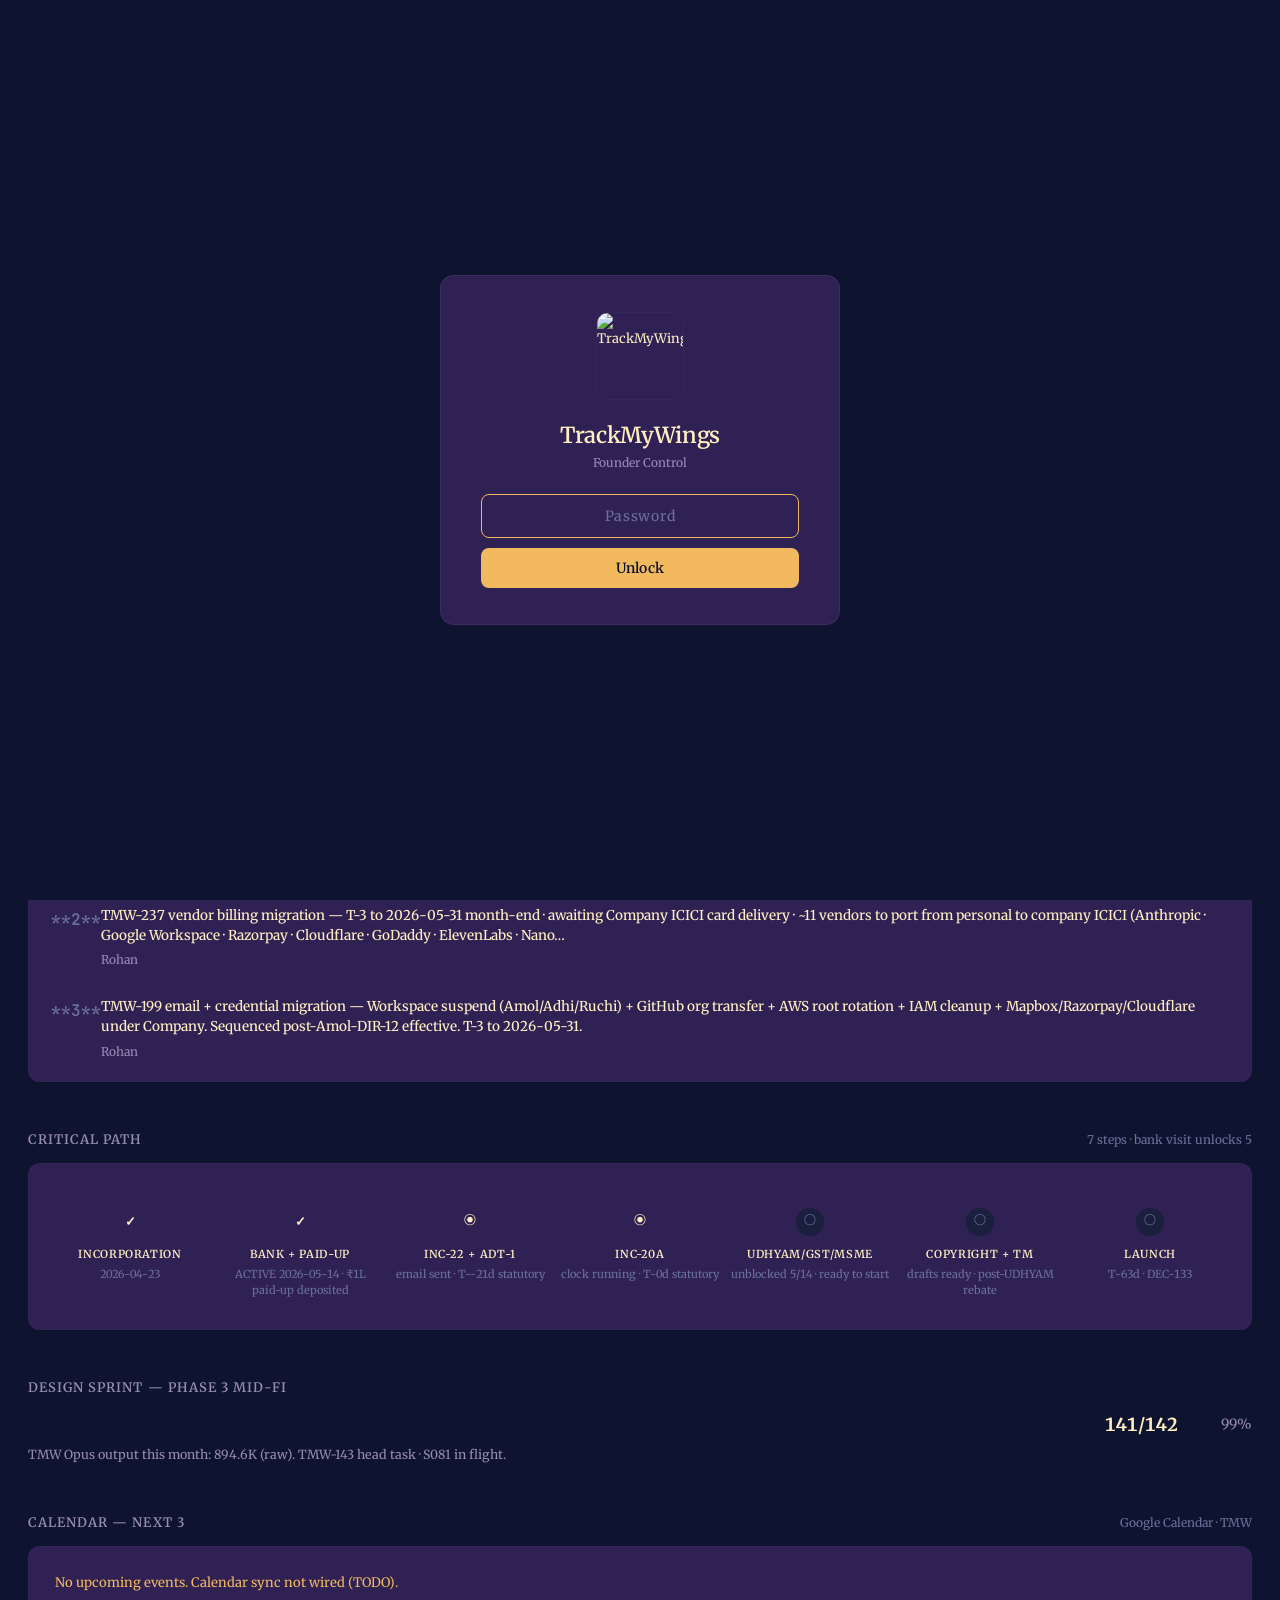
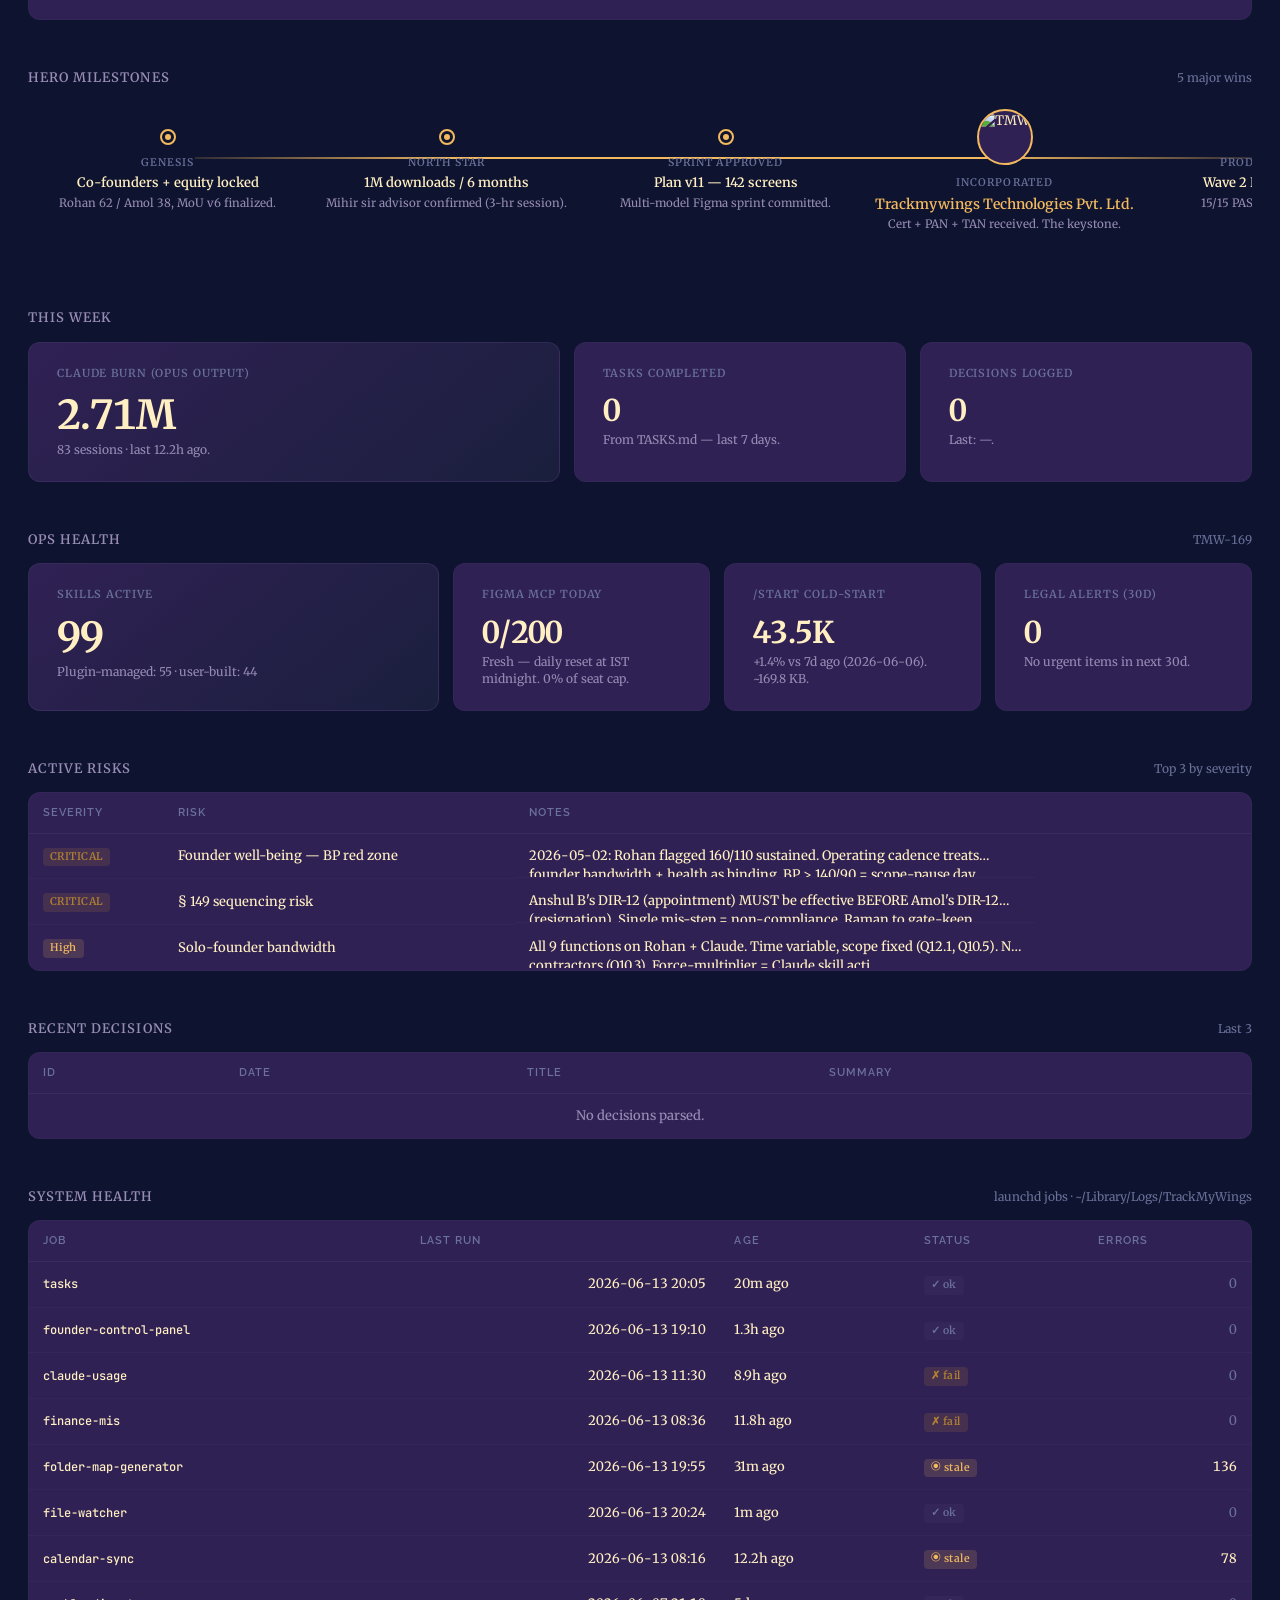
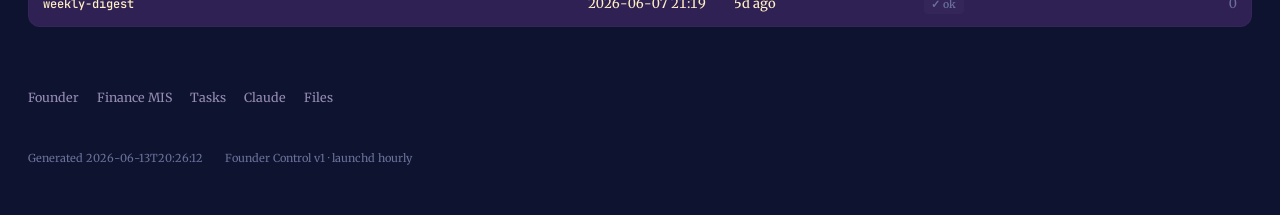
==== commit e76bd983: "Update founder control 2026-06-13 20:26" ====
--- a/index.html
+++ b/index.html
@@ -85,7 +85,7 @@
   </form>
 </div>
 
-<div class="fc-truth">T-63 launch · Bank ✅ 2026-05-14 · INC-20A T-0 · Phase 3 99% · ₹100,000 cash / ₹138,656 receivable · 22 priorities · 2 overdue · last sync 61m ago</div>
+<div class="fc-truth">T-63 launch · Bank ✅ 2026-05-14 · INC-20A T-0 · Phase 3 99% · ₹100,000 cash / ₹138,656 receivable · 22 priorities · 2 overdue · last sync 76m ago</div>
 
 <div class="ds-wrap">
   <header class="ds-top">
@@ -356,7 +356,7 @@
         <div class="ds-metric ds-metric-lead">
           <div class="ds-metric-lbl">Claude burn (Opus output)</div>
           <div class="ds-metric-val num">2.71M</div>
-          <div class="ds-metric-sub">83 sessions · last 10.0h ago.</div>
+          <div class="ds-metric-sub">83 sessions · last 12.2h ago.</div>
         </div>
         <div class="ds-metric">
           <div class="ds-metric-lbl">Tasks completed</div>
@@ -458,16 +458,16 @@
         <tbody>
         <tr>
           <td><code>tasks</code></td>
-          <td class="num">2026-06-13 18:08</td>
-          <td>11m ago</td>
+          <td class="num">2026-06-13 20:05</td>
+          <td>20m ago</td>
           <td><span class="ds-badge ds-badge-pri-low">✓ ok</span></td>
           <td class="num"><span class="num" style="color:var(--ink-low);">0</span></td>
         </tr>
         
         <tr>
           <td><code>founder-control-panel</code></td>
-          <td class="num">2026-06-13 17:18</td>
-          <td>1.0h ago</td>
+          <td class="num">2026-06-13 19:10</td>
+          <td>1.3h ago</td>
           <td><span class="ds-badge ds-badge-pri-low">✓ ok</span></td>
           <td class="num"><span class="num" style="color:var(--ink-low);">0</span></td>
         </tr>
@@ -475,7 +475,7 @@
         <tr>
           <td><code>claude-usage</code></td>
           <td class="num">2026-06-13 11:30</td>
-          <td>6.8h ago</td>
+          <td>8.9h ago</td>
           <td><span class="ds-badge ds-badge-pri-critical">✗ fail</span></td>
           <td class="num"><span class="num" style="color:var(--ink-low);">0</span></td>
         </tr>
@@ -483,23 +483,23 @@
         <tr>
           <td><code>finance-mis</code></td>
           <td class="num">2026-06-13 08:36</td>
-          <td>9.7h ago</td>
+          <td>11.8h ago</td>
           <td><span class="ds-badge ds-badge-pri-critical">✗ fail</span></td>
           <td class="num"><span class="num" style="color:var(--ink-low);">0</span></td>
         </tr>
         
         <tr>
           <td><code>folder-map-generator</code></td>
-          <td class="num">2026-06-13 18:19</td>
-          <td>0m ago</td>
+          <td class="num">2026-06-13 19:55</td>
+          <td>31m ago</td>
           <td><span class="ds-badge ds-badge-pri-medium">◉ stale</span></td>
           <td class="num"><span class="num">136</span></td>
         </tr>
         
         <tr>
           <td><code>file-watcher</code></td>
-          <td class="num">2026-06-13 18:19</td>
-          <td>0m ago</td>
+          <td class="num">2026-06-13 20:24</td>
+          <td>1m ago</td>
           <td><span class="ds-badge ds-badge-pri-low">✓ ok</span></td>
           <td class="num"><span class="num" style="color:var(--ink-low);">0</span></td>
         </tr>
@@ -507,7 +507,7 @@
         <tr>
           <td><code>calendar-sync</code></td>
           <td class="num">2026-06-13 08:16</td>
-          <td>10.0h ago</td>
+          <td>12.2h ago</td>
           <td><span class="ds-badge ds-badge-pri-medium">◉ stale</span></td>
           <td class="num"><span class="num">78</span></td>
         </tr>
@@ -533,7 +533,7 @@
   </div>
 
   <div class="ds-meta">
-    <span>Generated <span id="generatedAt">2026-06-13T18:19:27</span></span>
+    <span>Generated <span id="generatedAt">2026-06-13T20:26:12</span></span>
     <span>Founder Control v1 · launchd hourly</span>
   </div>
 </div>
@@ -565,7 +565,7 @@
 });
 
 // --- Stale banner: warn if >150 min old (hourly @ :15 schedule) ---
-const GENERATED_EPOCH = 1781354967;
+const GENERATED_EPOCH = 1781362572;
 (function(){
   const ageMin = (Date.now()/1000 - GENERATED_EPOCH) / 60;
   if (ageMin > 150) {
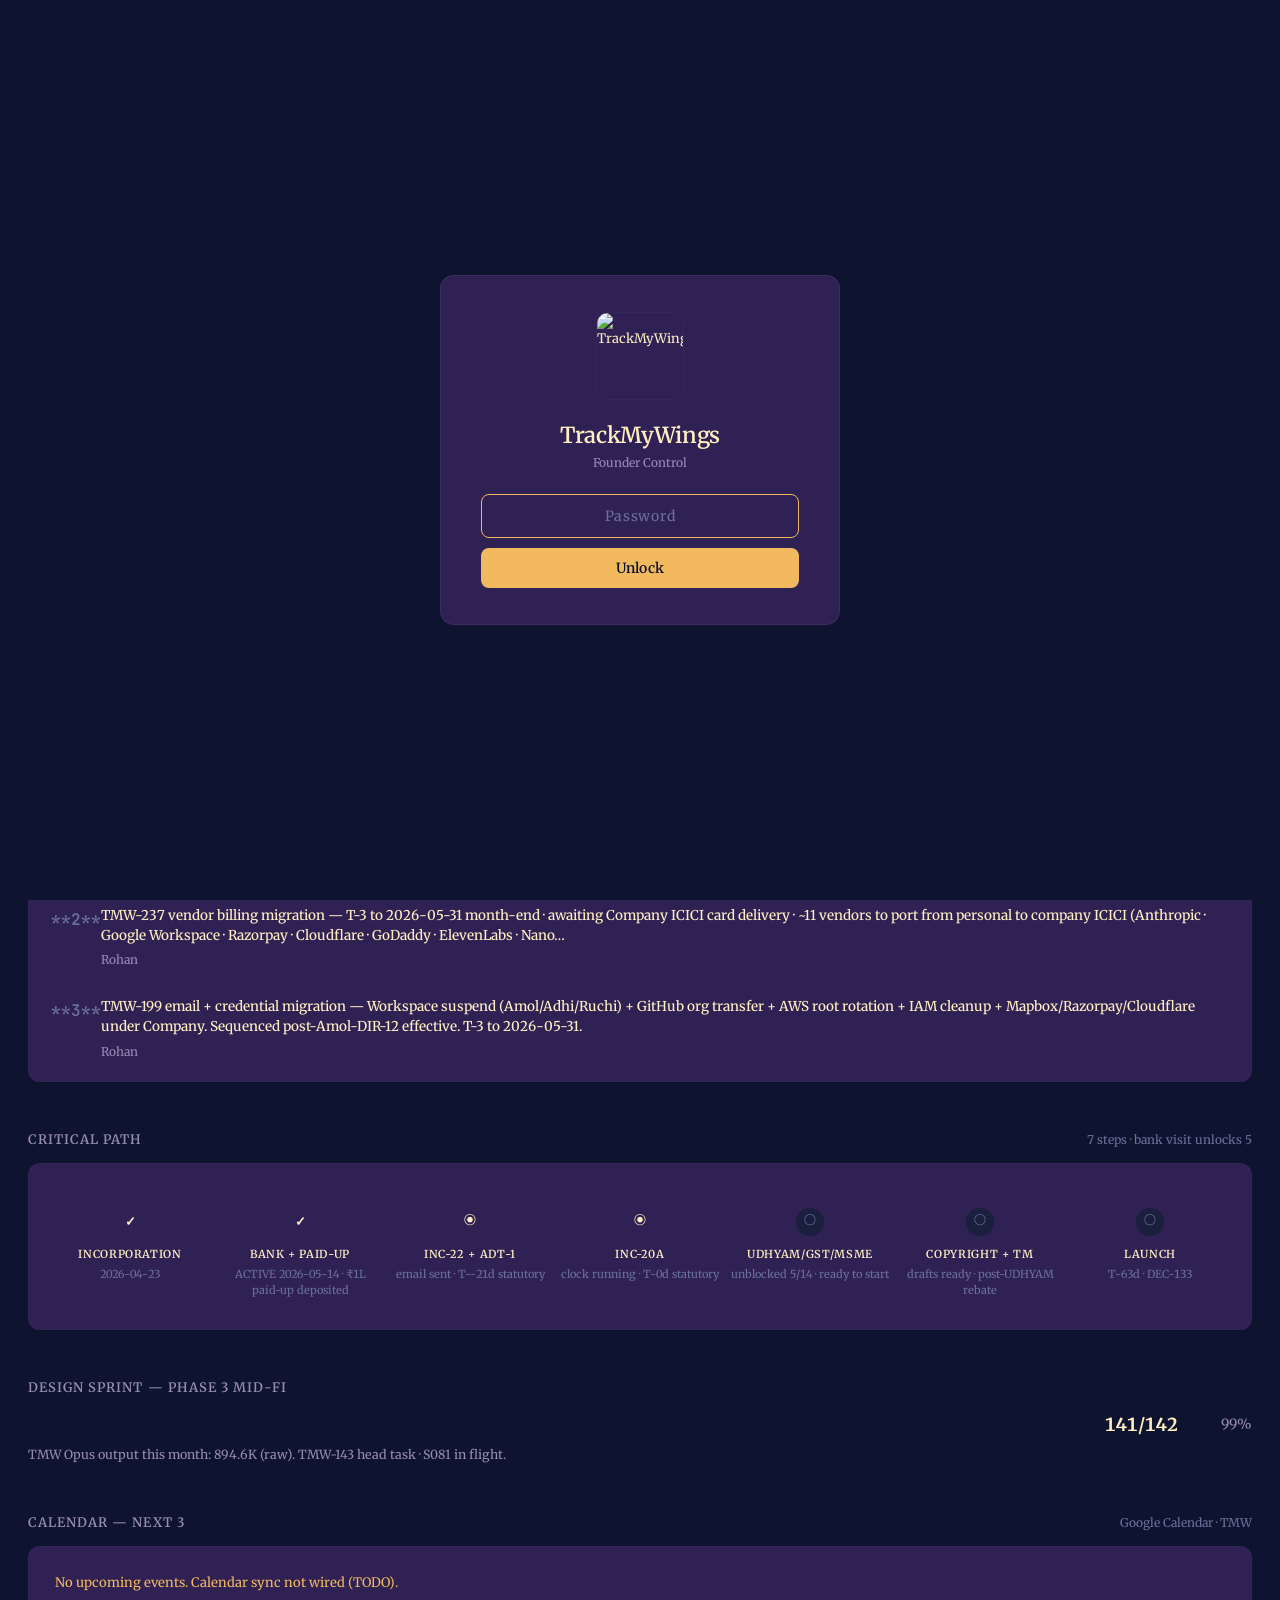
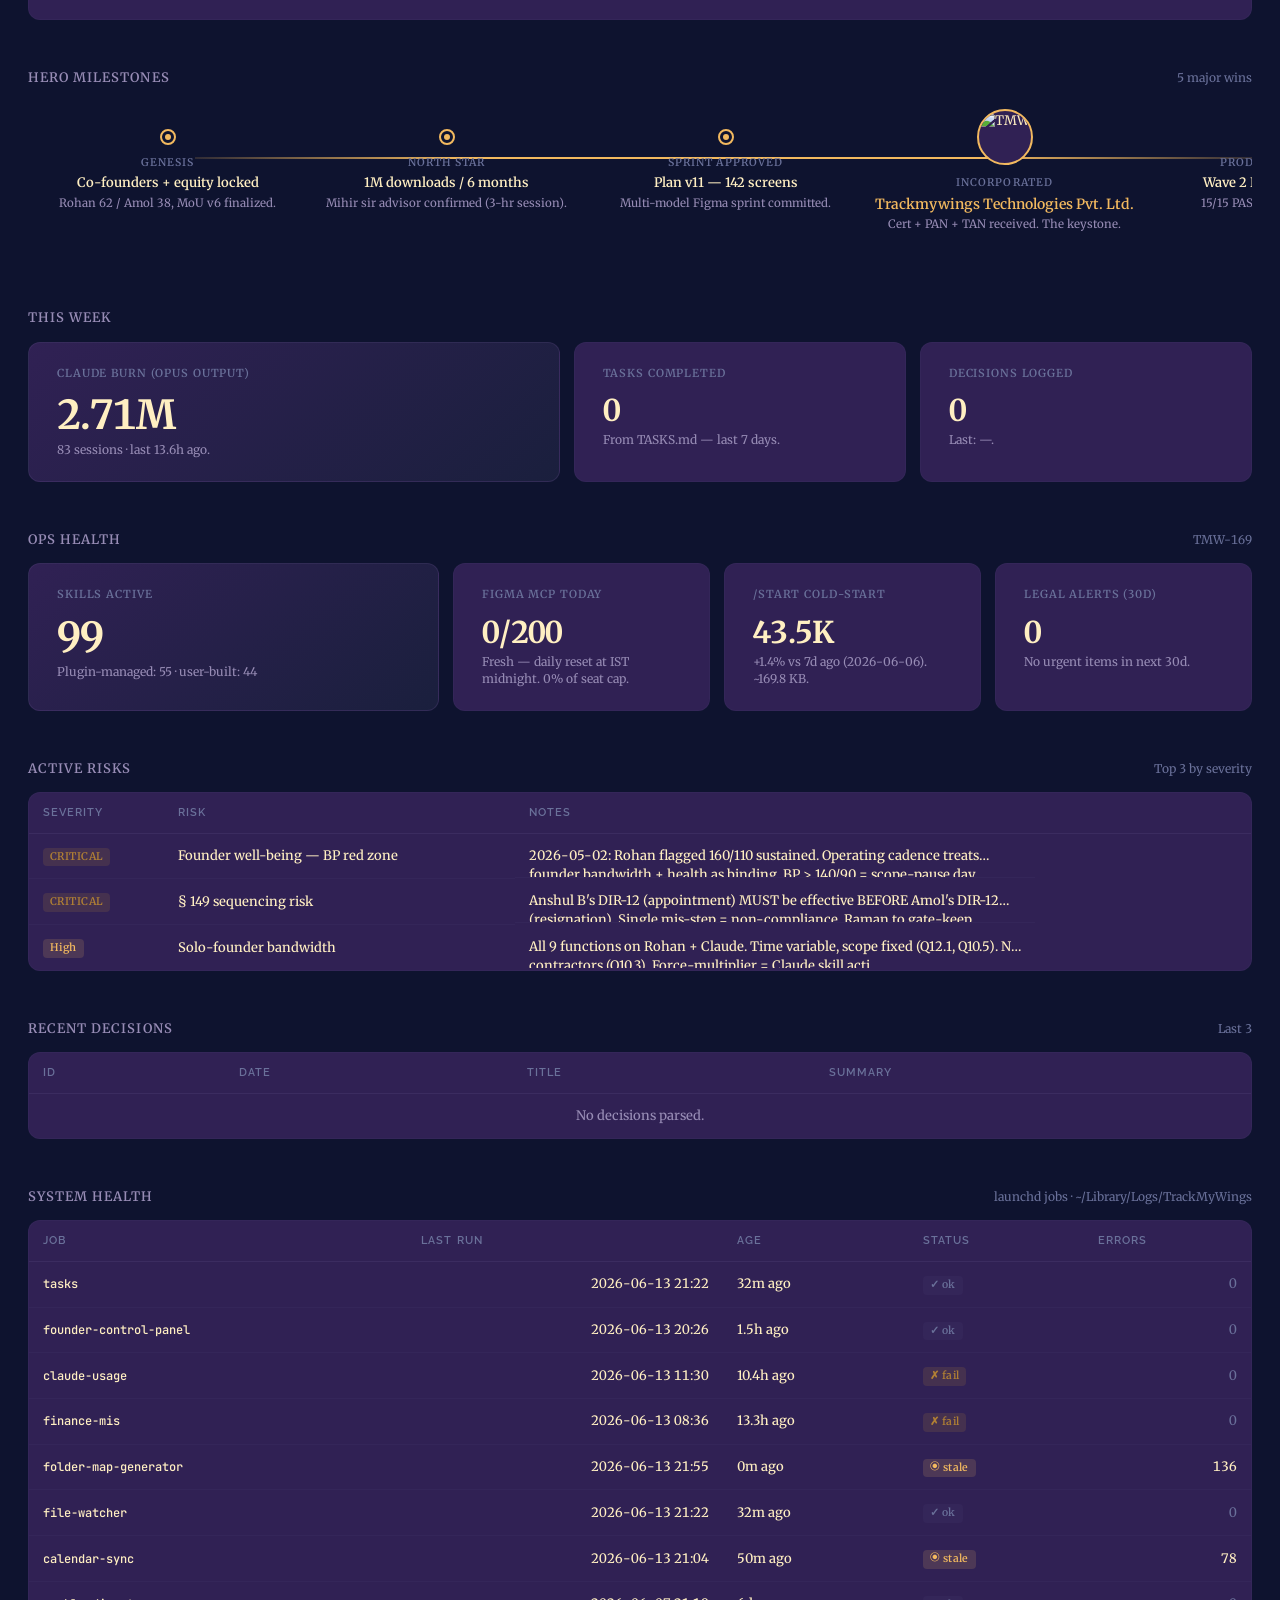
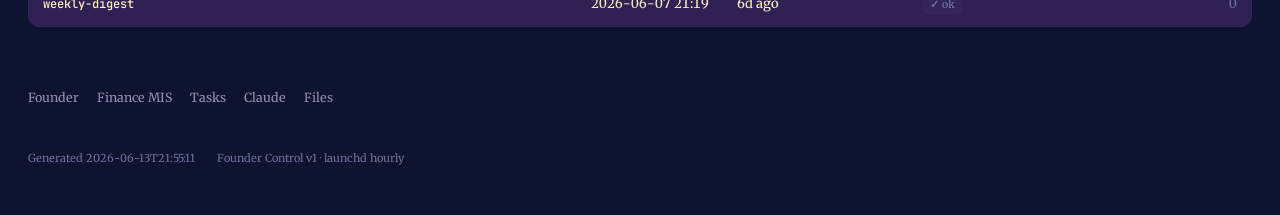
==== commit b170d36b: "Update founder control 2026-06-13 21:55" ====
--- a/index.html
+++ b/index.html
@@ -85,7 +85,7 @@
   </form>
 </div>
 
-<div class="fc-truth">T-63 launch · Bank ✅ 2026-05-14 · INC-20A T-0 · Phase 3 99% · ₹100,000 cash / ₹138,656 receivable · 22 priorities · 2 overdue · last sync 76m ago</div>
+<div class="fc-truth">T-63 launch · Bank ✅ 2026-05-14 · INC-20A T-0 · Phase 3 99% · ₹100,000 cash / ₹138,656 receivable · 22 priorities · 2 overdue · last sync 88m ago</div>
 
 <div class="ds-wrap">
   <header class="ds-top">
@@ -356,7 +356,7 @@
         <div class="ds-metric ds-metric-lead">
           <div class="ds-metric-lbl">Claude burn (Opus output)</div>
           <div class="ds-metric-val num">2.71M</div>
-          <div class="ds-metric-sub">83 sessions · last 12.2h ago.</div>
+          <div class="ds-metric-sub">83 sessions · last 13.6h ago.</div>
         </div>
         <div class="ds-metric">
           <div class="ds-metric-lbl">Tasks completed</div>
@@ -458,16 +458,16 @@
         <tbody>
         <tr>
           <td><code>tasks</code></td>
-          <td class="num">2026-06-13 20:05</td>
-          <td>20m ago</td>
+          <td class="num">2026-06-13 21:22</td>
+          <td>32m ago</td>
           <td><span class="ds-badge ds-badge-pri-low">✓ ok</span></td>
           <td class="num"><span class="num" style="color:var(--ink-low);">0</span></td>
         </tr>
         
         <tr>
           <td><code>founder-control-panel</code></td>
-          <td class="num">2026-06-13 19:10</td>
-          <td>1.3h ago</td>
+          <td class="num">2026-06-13 20:26</td>
+          <td>1.5h ago</td>
           <td><span class="ds-badge ds-badge-pri-low">✓ ok</span></td>
           <td class="num"><span class="num" style="color:var(--ink-low);">0</span></td>
         </tr>
@@ -475,7 +475,7 @@
         <tr>
           <td><code>claude-usage</code></td>
           <td class="num">2026-06-13 11:30</td>
-          <td>8.9h ago</td>
+          <td>10.4h ago</td>
           <td><span class="ds-badge ds-badge-pri-critical">✗ fail</span></td>
           <td class="num"><span class="num" style="color:var(--ink-low);">0</span></td>
         </tr>
@@ -483,31 +483,31 @@
         <tr>
           <td><code>finance-mis</code></td>
           <td class="num">2026-06-13 08:36</td>
-          <td>11.8h ago</td>
+          <td>13.3h ago</td>
           <td><span class="ds-badge ds-badge-pri-critical">✗ fail</span></td>
           <td class="num"><span class="num" style="color:var(--ink-low);">0</span></td>
         </tr>
         
         <tr>
           <td><code>folder-map-generator</code></td>
-          <td class="num">2026-06-13 19:55</td>
-          <td>31m ago</td>
+          <td class="num">2026-06-13 21:55</td>
+          <td>0m ago</td>
           <td><span class="ds-badge ds-badge-pri-medium">◉ stale</span></td>
           <td class="num"><span class="num">136</span></td>
         </tr>
         
         <tr>
           <td><code>file-watcher</code></td>
-          <td class="num">2026-06-13 20:24</td>
-          <td>1m ago</td>
+          <td class="num">2026-06-13 21:22</td>
+          <td>32m ago</td>
           <td><span class="ds-badge ds-badge-pri-low">✓ ok</span></td>
           <td class="num"><span class="num" style="color:var(--ink-low);">0</span></td>
         </tr>
         
         <tr>
           <td><code>calendar-sync</code></td>
-          <td class="num">2026-06-13 08:16</td>
-          <td>12.2h ago</td>
+          <td class="num">2026-06-13 21:04</td>
+          <td>50m ago</td>
           <td><span class="ds-badge ds-badge-pri-medium">◉ stale</span></td>
           <td class="num"><span class="num">78</span></td>
         </tr>
@@ -515,7 +515,7 @@
         <tr>
           <td><code>weekly-digest</code></td>
           <td class="num">2026-06-07 21:19</td>
-          <td>5d ago</td>
+          <td>6d ago</td>
           <td><span class="ds-badge ds-badge-pri-low">✓ ok</span></td>
           <td class="num"><span class="num" style="color:var(--ink-low);">0</span></td>
         </tr>
@@ -533,7 +533,7 @@
   </div>
 
   <div class="ds-meta">
-    <span>Generated <span id="generatedAt">2026-06-13T20:26:12</span></span>
+    <span>Generated <span id="generatedAt">2026-06-13T21:55:11</span></span>
     <span>Founder Control v1 · launchd hourly</span>
   </div>
 </div>
@@ -565,7 +565,7 @@
 });
 
 // --- Stale banner: warn if >150 min old (hourly @ :15 schedule) ---
-const GENERATED_EPOCH = 1781362572;
+const GENERATED_EPOCH = 1781367911;
 (function(){
   const ageMin = (Date.now()/1000 - GENERATED_EPOCH) / 60;
   if (ageMin > 150) {
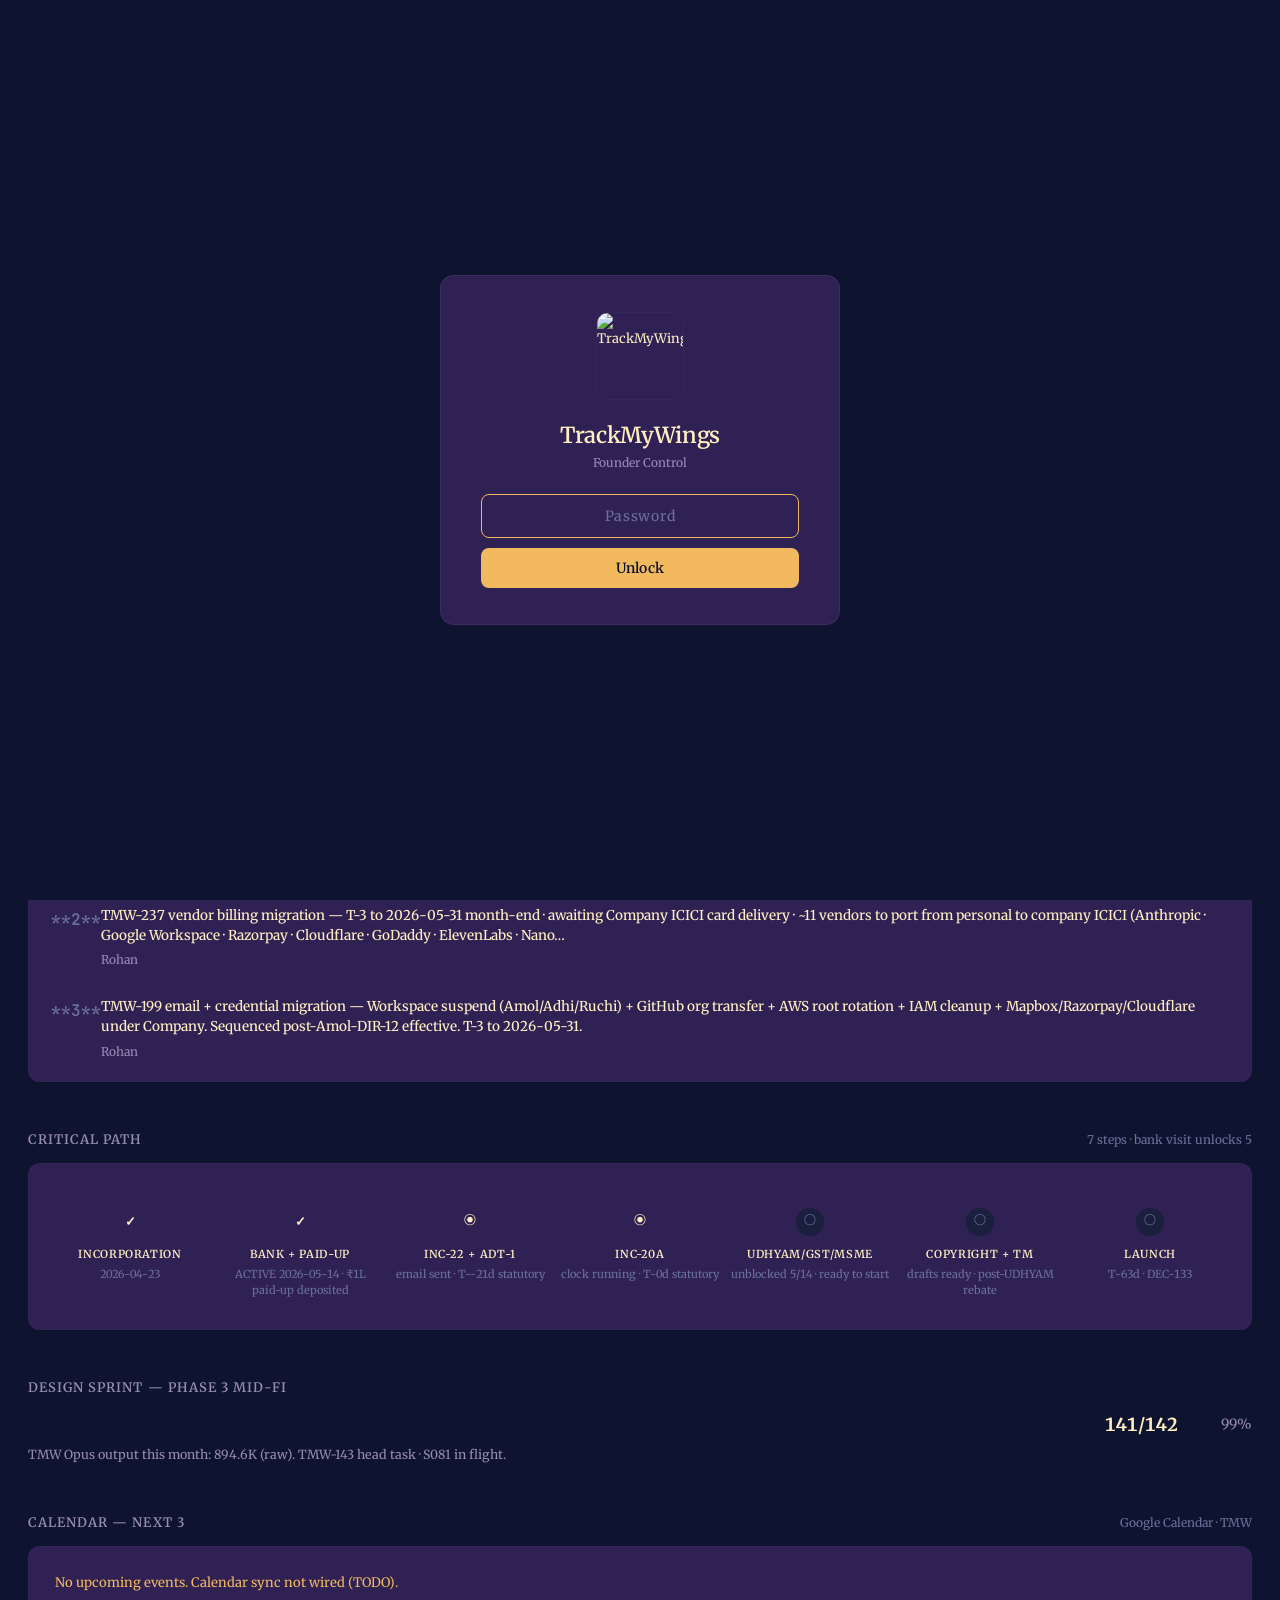
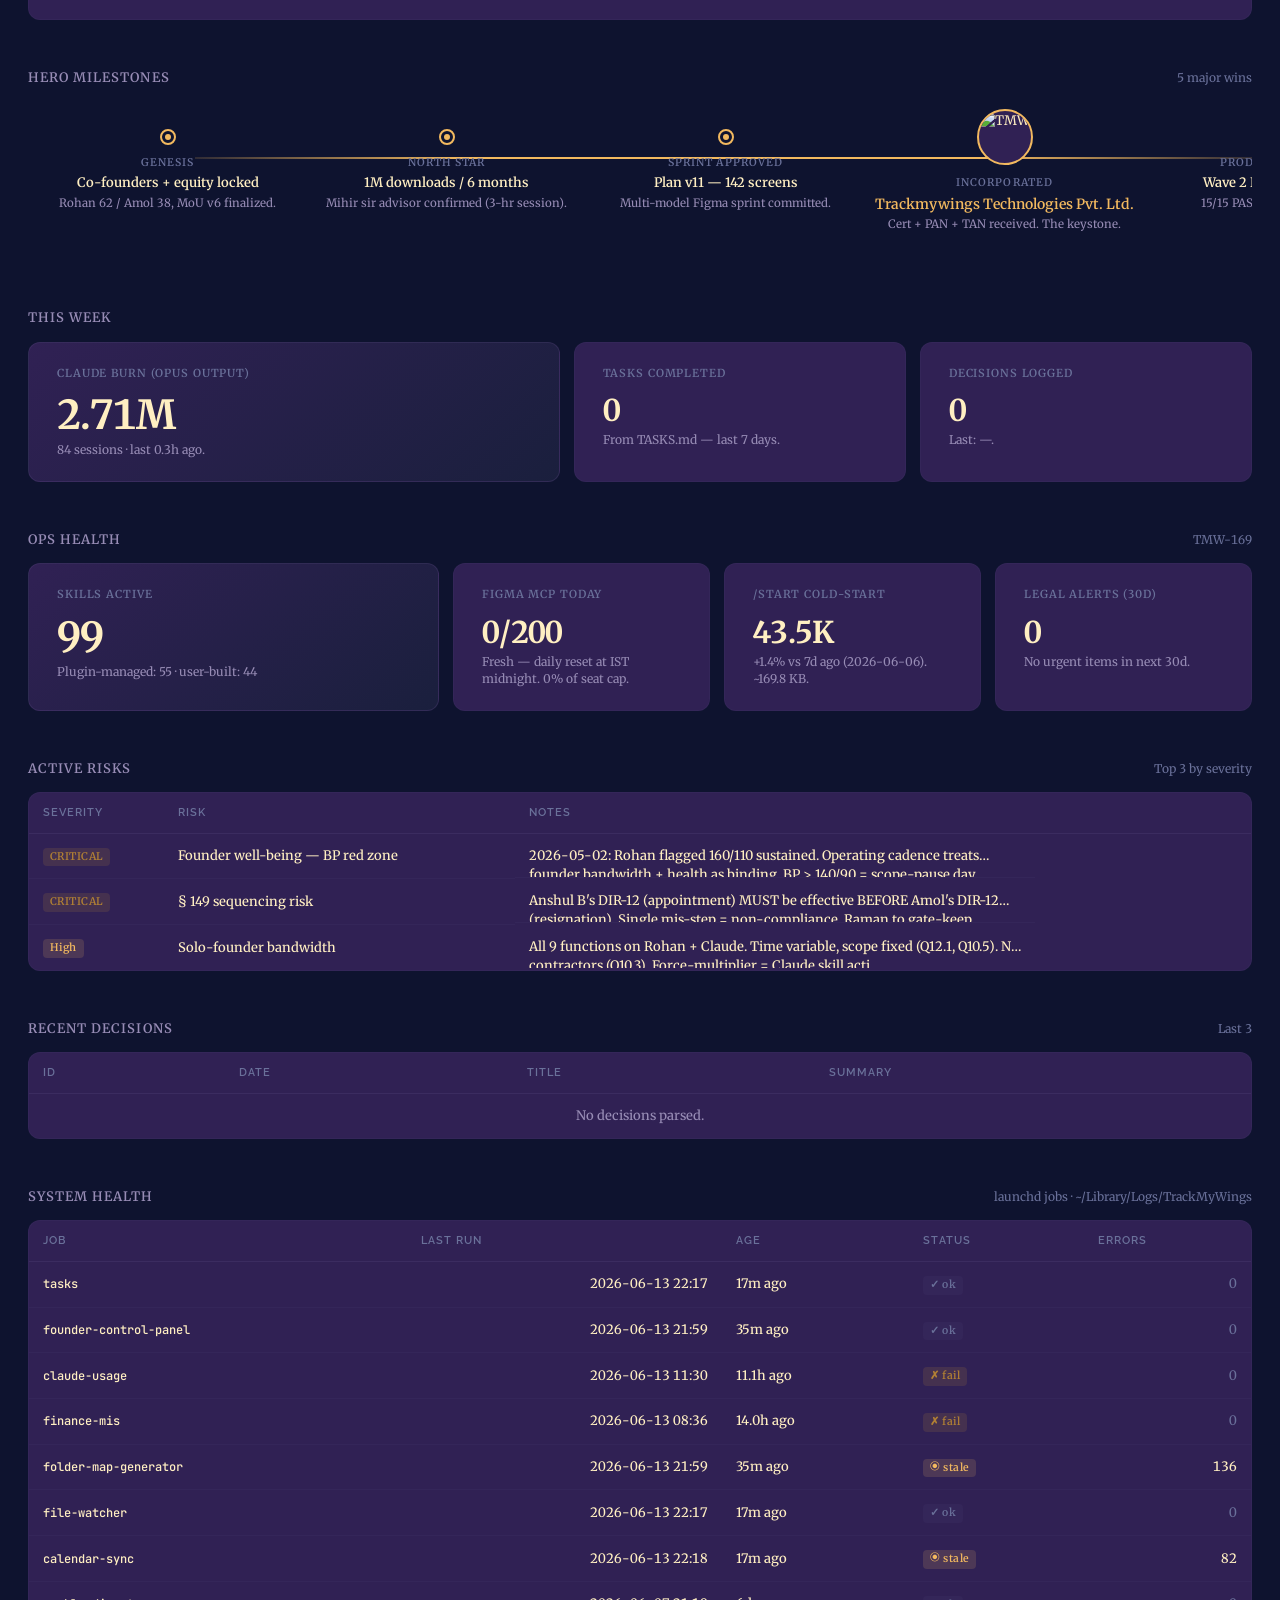
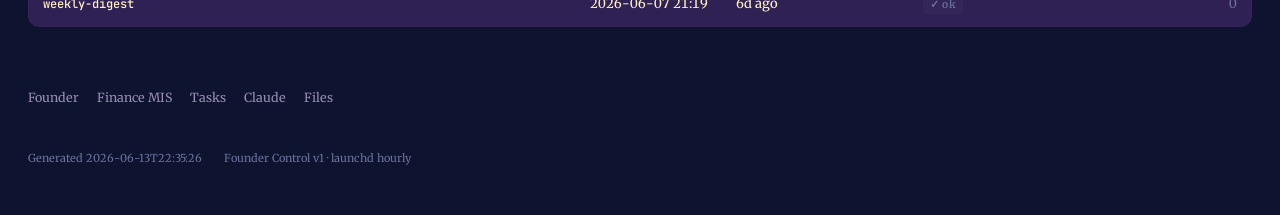
==== commit f8040ad7: "Update founder control 2026-06-13 22:52" ====
--- a/index.html
+++ b/index.html
@@ -85,7 +85,7 @@
   </form>
 </div>
 
-<div class="fc-truth">T-63 launch · Bank ✅ 2026-05-14 · INC-20A T-0 · Phase 3 99% · ₹100,000 cash / ₹138,656 receivable · 22 priorities · 2 overdue · last sync 88m ago</div>
+<div class="fc-truth">T-63 launch · Bank ✅ 2026-05-14 · INC-20A T-0 · Phase 3 99% · ₹100,000 cash / ₹138,656 receivable · 22 priorities · 2 overdue · last sync 40m ago</div>
 
 <div class="ds-wrap">
   <header class="ds-top">
@@ -356,7 +356,7 @@
         <div class="ds-metric ds-metric-lead">
           <div class="ds-metric-lbl">Claude burn (Opus output)</div>
           <div class="ds-metric-val num">2.71M</div>
-          <div class="ds-metric-sub">83 sessions · last 13.6h ago.</div>
+          <div class="ds-metric-sub">84 sessions · last 0.3h ago.</div>
         </div>
         <div class="ds-metric">
           <div class="ds-metric-lbl">Tasks completed</div>
@@ -458,16 +458,16 @@
         <tbody>
         <tr>
           <td><code>tasks</code></td>
-          <td class="num">2026-06-13 21:22</td>
-          <td>32m ago</td>
+          <td class="num">2026-06-13 22:17</td>
+          <td>17m ago</td>
           <td><span class="ds-badge ds-badge-pri-low">✓ ok</span></td>
           <td class="num"><span class="num" style="color:var(--ink-low);">0</span></td>
         </tr>
         
         <tr>
           <td><code>founder-control-panel</code></td>
-          <td class="num">2026-06-13 20:26</td>
-          <td>1.5h ago</td>
+          <td class="num">2026-06-13 21:59</td>
+          <td>35m ago</td>
           <td><span class="ds-badge ds-badge-pri-low">✓ ok</span></td>
           <td class="num"><span class="num" style="color:var(--ink-low);">0</span></td>
         </tr>
@@ -475,7 +475,7 @@
         <tr>
           <td><code>claude-usage</code></td>
           <td class="num">2026-06-13 11:30</td>
-          <td>10.4h ago</td>
+          <td>11.1h ago</td>
           <td><span class="ds-badge ds-badge-pri-critical">✗ fail</span></td>
           <td class="num"><span class="num" style="color:var(--ink-low);">0</span></td>
         </tr>
@@ -483,33 +483,33 @@
         <tr>
           <td><code>finance-mis</code></td>
           <td class="num">2026-06-13 08:36</td>
-          <td>13.3h ago</td>
+          <td>14.0h ago</td>
           <td><span class="ds-badge ds-badge-pri-critical">✗ fail</span></td>
           <td class="num"><span class="num" style="color:var(--ink-low);">0</span></td>
         </tr>
         
         <tr>
           <td><code>folder-map-generator</code></td>
-          <td class="num">2026-06-13 21:55</td>
-          <td>0m ago</td>
+          <td class="num">2026-06-13 21:59</td>
+          <td>35m ago</td>
           <td><span class="ds-badge ds-badge-pri-medium">◉ stale</span></td>
           <td class="num"><span class="num">136</span></td>
         </tr>
         
         <tr>
           <td><code>file-watcher</code></td>
-          <td class="num">2026-06-13 21:22</td>
-          <td>32m ago</td>
+          <td class="num">2026-06-13 22:17</td>
+          <td>17m ago</td>
           <td><span class="ds-badge ds-badge-pri-low">✓ ok</span></td>
           <td class="num"><span class="num" style="color:var(--ink-low);">0</span></td>
         </tr>
         
         <tr>
           <td><code>calendar-sync</code></td>
-          <td class="num">2026-06-13 21:04</td>
-          <td>50m ago</td>
+          <td class="num">2026-06-13 22:18</td>
+          <td>17m ago</td>
           <td><span class="ds-badge ds-badge-pri-medium">◉ stale</span></td>
-          <td class="num"><span class="num">78</span></td>
+          <td class="num"><span class="num">82</span></td>
         </tr>
         
         <tr>
@@ -533,7 +533,7 @@
   </div>
 
   <div class="ds-meta">
-    <span>Generated <span id="generatedAt">2026-06-13T21:55:11</span></span>
+    <span>Generated <span id="generatedAt">2026-06-13T22:35:26</span></span>
     <span>Founder Control v1 · launchd hourly</span>
   </div>
 </div>
@@ -565,7 +565,7 @@
 });
 
 // --- Stale banner: warn if >150 min old (hourly @ :15 schedule) ---
-const GENERATED_EPOCH = 1781367911;
+const GENERATED_EPOCH = 1781370326;
 (function(){
   const ageMin = (Date.now()/1000 - GENERATED_EPOCH) / 60;
   if (ageMin > 150) {
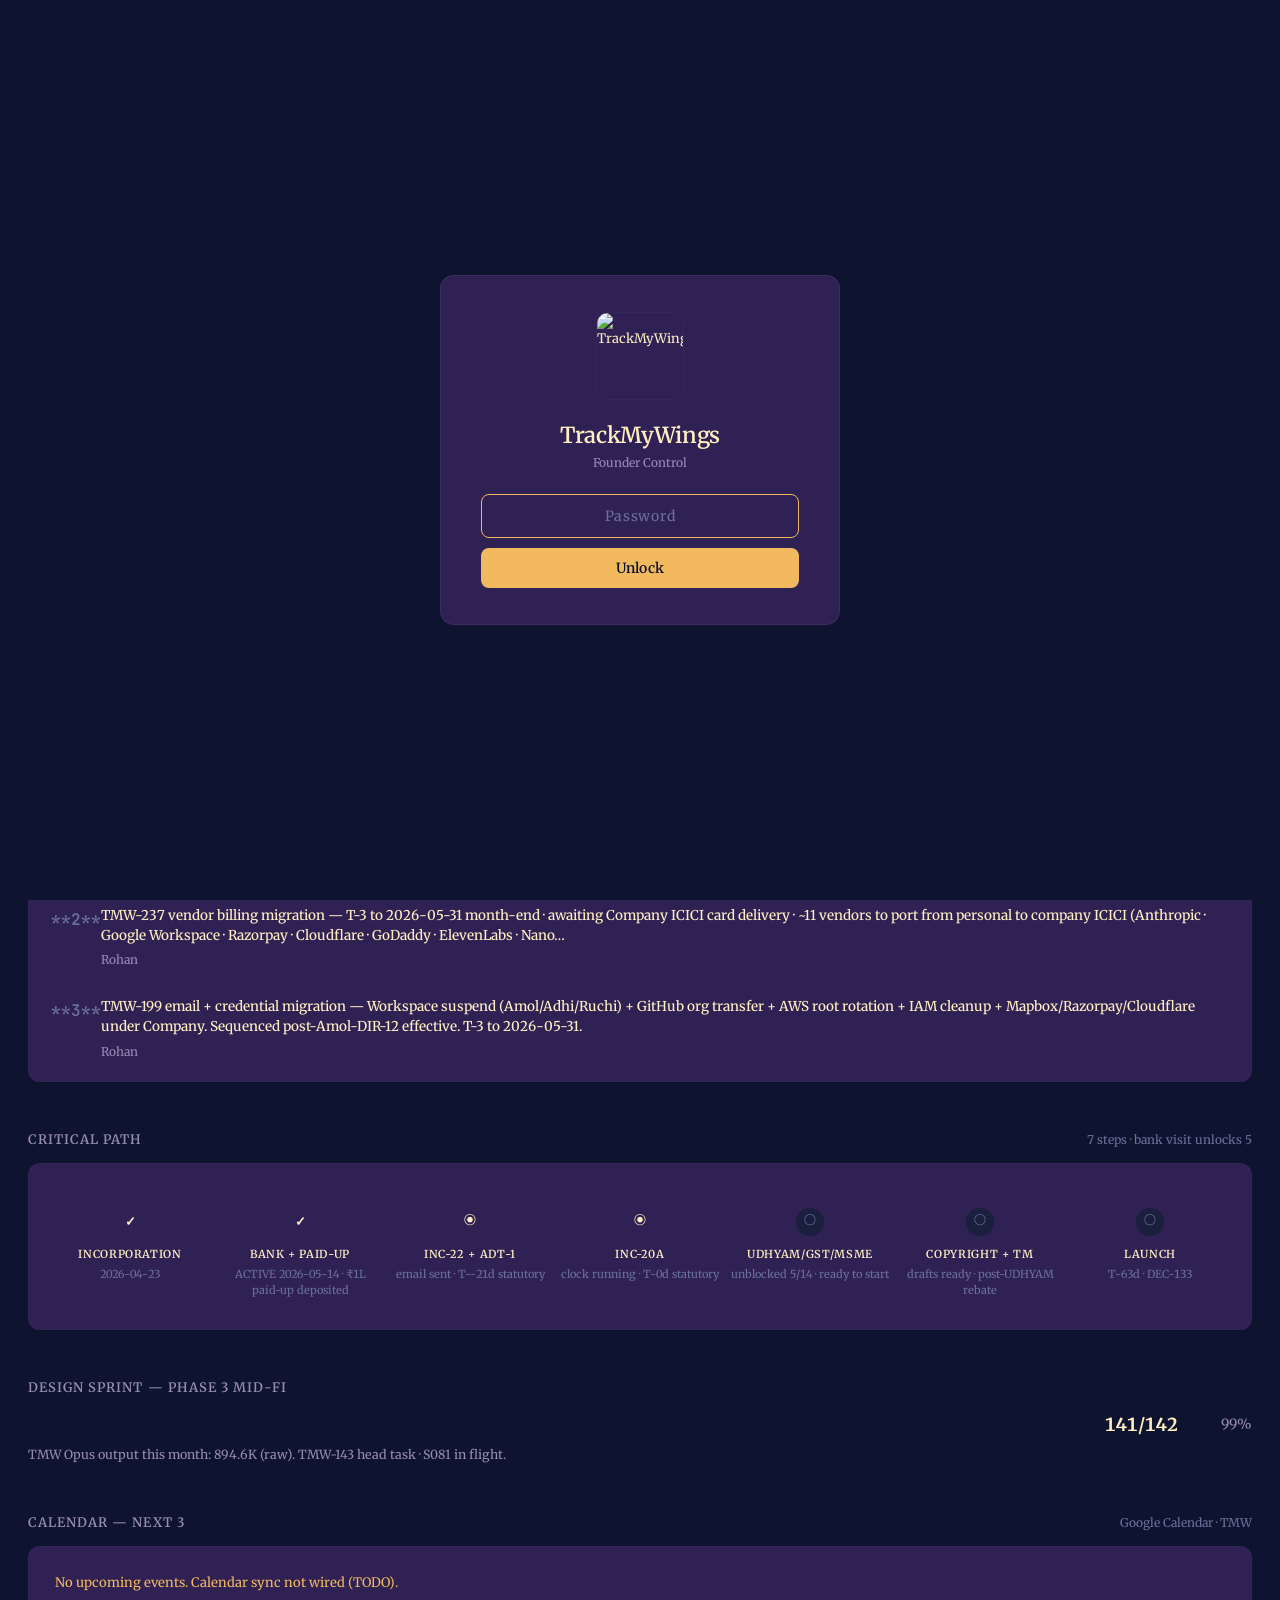
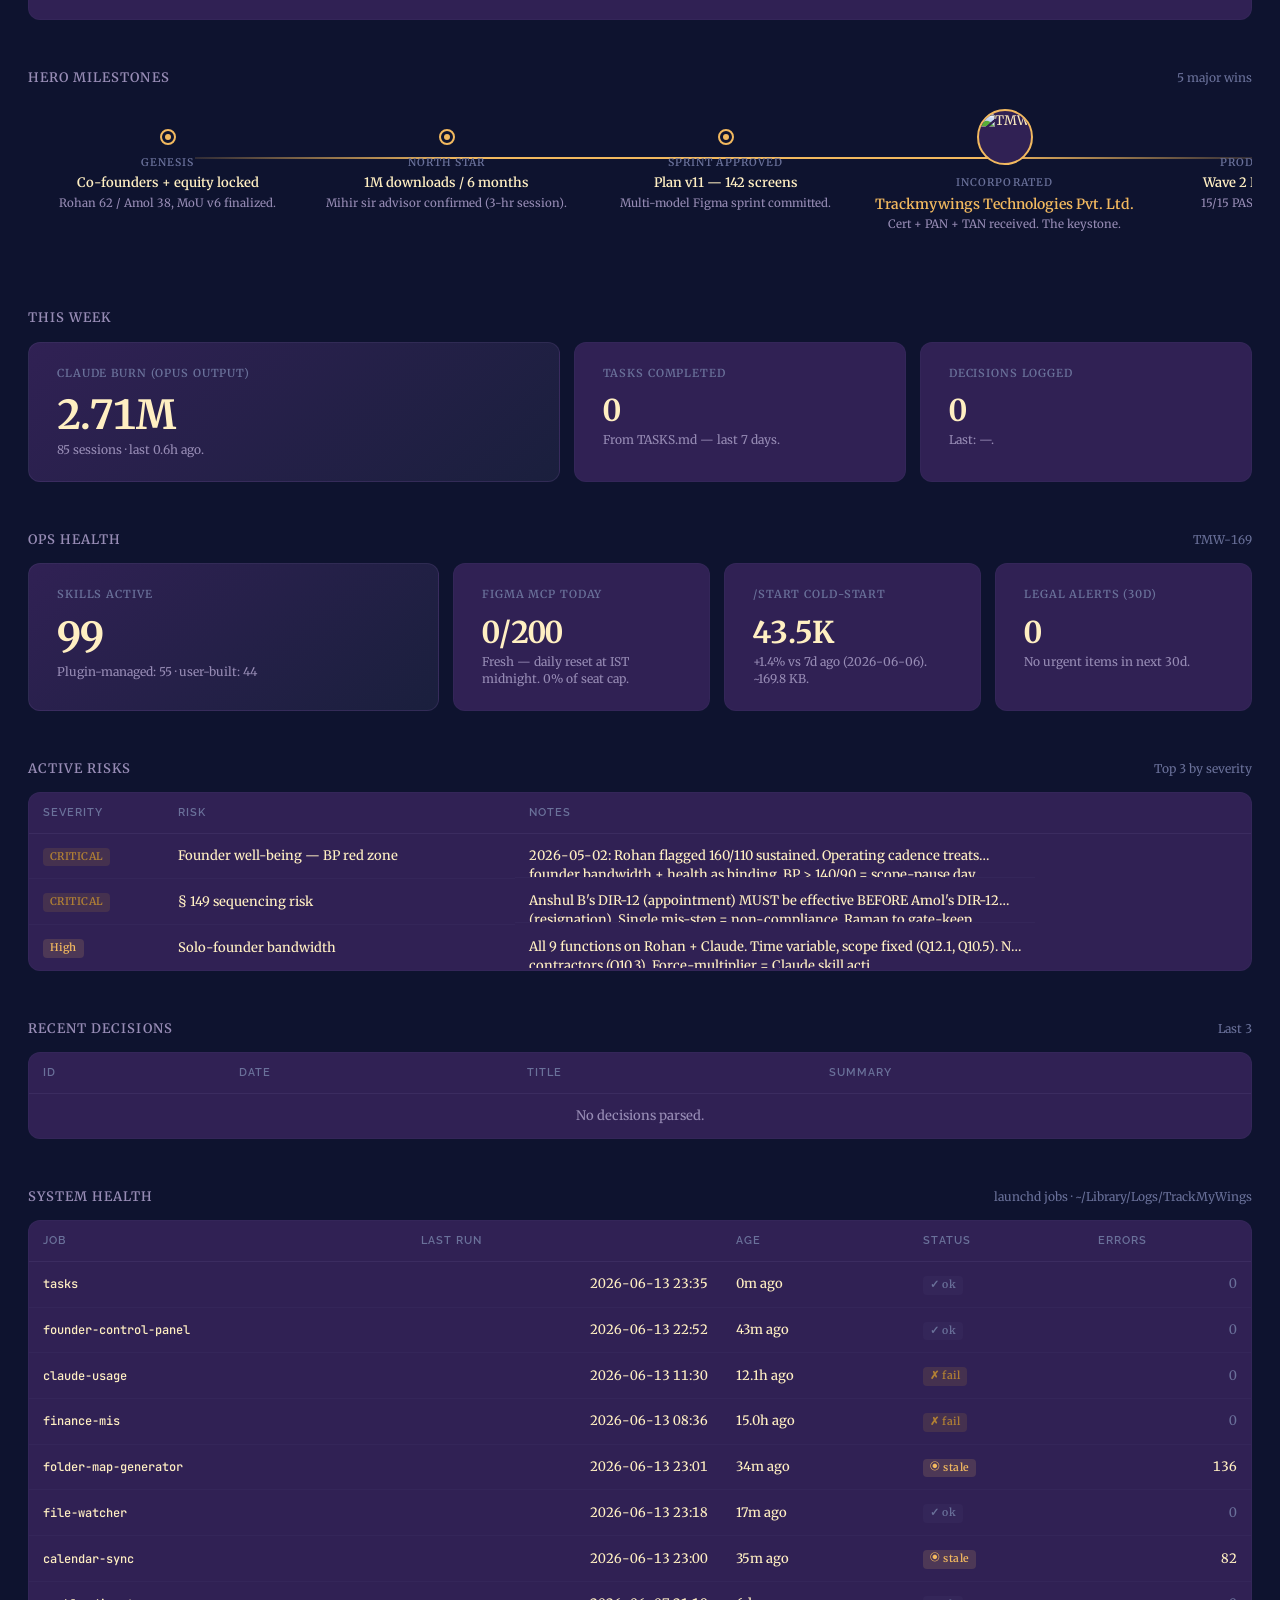
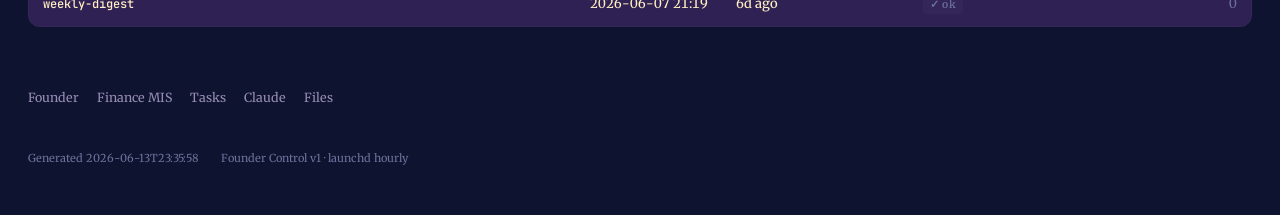
==== commit 6735a52d: "Update founder control 2026-06-13 23:35" ====
--- a/index.html
+++ b/index.html
@@ -85,7 +85,7 @@
   </form>
 </div>
 
-<div class="fc-truth">T-63 launch · Bank ✅ 2026-05-14 · INC-20A T-0 · Phase 3 99% · ₹100,000 cash / ₹138,656 receivable · 22 priorities · 2 overdue · last sync 40m ago</div>
+<div class="fc-truth">T-63 launch · Bank ✅ 2026-05-14 · INC-20A T-0 · Phase 3 99% · ₹100,000 cash / ₹138,656 receivable · 22 priorities · 2 overdue · last sync 60m ago</div>
 
 <div class="ds-wrap">
   <header class="ds-top">
@@ -356,7 +356,7 @@
         <div class="ds-metric ds-metric-lead">
           <div class="ds-metric-lbl">Claude burn (Opus output)</div>
           <div class="ds-metric-val num">2.71M</div>
-          <div class="ds-metric-sub">84 sessions · last 0.3h ago.</div>
+          <div class="ds-metric-sub">85 sessions · last 0.6h ago.</div>
         </div>
         <div class="ds-metric">
           <div class="ds-metric-lbl">Tasks completed</div>
@@ -458,56 +458,56 @@
         <tbody>
         <tr>
           <td><code>tasks</code></td>
-          <td class="num">2026-06-13 22:17</td>
+          <td class="num">2026-06-13 23:35</td>
+          <td>0m ago</td>
+          <td><span class="ds-badge ds-badge-pri-low">✓ ok</span></td>
+          <td class="num"><span class="num" style="color:var(--ink-low);">0</span></td>
+        </tr>
+        
+        <tr>
+          <td><code>founder-control-panel</code></td>
+          <td class="num">2026-06-13 22:52</td>
+          <td>43m ago</td>
+          <td><span class="ds-badge ds-badge-pri-low">✓ ok</span></td>
+          <td class="num"><span class="num" style="color:var(--ink-low);">0</span></td>
+        </tr>
+        
+        <tr>
+          <td><code>claude-usage</code></td>
+          <td class="num">2026-06-13 11:30</td>
+          <td>12.1h ago</td>
+          <td><span class="ds-badge ds-badge-pri-critical">✗ fail</span></td>
+          <td class="num"><span class="num" style="color:var(--ink-low);">0</span></td>
+        </tr>
+        
+        <tr>
+          <td><code>finance-mis</code></td>
+          <td class="num">2026-06-13 08:36</td>
+          <td>15.0h ago</td>
+          <td><span class="ds-badge ds-badge-pri-critical">✗ fail</span></td>
+          <td class="num"><span class="num" style="color:var(--ink-low);">0</span></td>
+        </tr>
+        
+        <tr>
+          <td><code>folder-map-generator</code></td>
+          <td class="num">2026-06-13 23:01</td>
+          <td>34m ago</td>
+          <td><span class="ds-badge ds-badge-pri-medium">◉ stale</span></td>
+          <td class="num"><span class="num">136</span></td>
+        </tr>
+        
+        <tr>
+          <td><code>file-watcher</code></td>
+          <td class="num">2026-06-13 23:18</td>
           <td>17m ago</td>
           <td><span class="ds-badge ds-badge-pri-low">✓ ok</span></td>
           <td class="num"><span class="num" style="color:var(--ink-low);">0</span></td>
         </tr>
         
         <tr>
-          <td><code>founder-control-panel</code></td>
-          <td class="num">2026-06-13 21:59</td>
+          <td><code>calendar-sync</code></td>
+          <td class="num">2026-06-13 23:00</td>
           <td>35m ago</td>
-          <td><span class="ds-badge ds-badge-pri-low">✓ ok</span></td>
-          <td class="num"><span class="num" style="color:var(--ink-low);">0</span></td>
-        </tr>
-        
-        <tr>
-          <td><code>claude-usage</code></td>
-          <td class="num">2026-06-13 11:30</td>
-          <td>11.1h ago</td>
-          <td><span class="ds-badge ds-badge-pri-critical">✗ fail</span></td>
-          <td class="num"><span class="num" style="color:var(--ink-low);">0</span></td>
-        </tr>
-        
-        <tr>
-          <td><code>finance-mis</code></td>
-          <td class="num">2026-06-13 08:36</td>
-          <td>14.0h ago</td>
-          <td><span class="ds-badge ds-badge-pri-critical">✗ fail</span></td>
-          <td class="num"><span class="num" style="color:var(--ink-low);">0</span></td>
-        </tr>
-        
-        <tr>
-          <td><code>folder-map-generator</code></td>
-          <td class="num">2026-06-13 21:59</td>
-          <td>35m ago</td>
-          <td><span class="ds-badge ds-badge-pri-medium">◉ stale</span></td>
-          <td class="num"><span class="num">136</span></td>
-        </tr>
-        
-        <tr>
-          <td><code>file-watcher</code></td>
-          <td class="num">2026-06-13 22:17</td>
-          <td>17m ago</td>
-          <td><span class="ds-badge ds-badge-pri-low">✓ ok</span></td>
-          <td class="num"><span class="num" style="color:var(--ink-low);">0</span></td>
-        </tr>
-        
-        <tr>
-          <td><code>calendar-sync</code></td>
-          <td class="num">2026-06-13 22:18</td>
-          <td>17m ago</td>
           <td><span class="ds-badge ds-badge-pri-medium">◉ stale</span></td>
           <td class="num"><span class="num">82</span></td>
         </tr>
@@ -533,7 +533,7 @@
   </div>
 
   <div class="ds-meta">
-    <span>Generated <span id="generatedAt">2026-06-13T22:35:26</span></span>
+    <span>Generated <span id="generatedAt">2026-06-13T23:35:58</span></span>
     <span>Founder Control v1 · launchd hourly</span>
   </div>
 </div>
@@ -565,7 +565,7 @@
 });
 
 // --- Stale banner: warn if >150 min old (hourly @ :15 schedule) ---
-const GENERATED_EPOCH = 1781370326;
+const GENERATED_EPOCH = 1781373958;
 (function(){
   const ageMin = (Date.now()/1000 - GENERATED_EPOCH) / 60;
   if (ageMin > 150) {
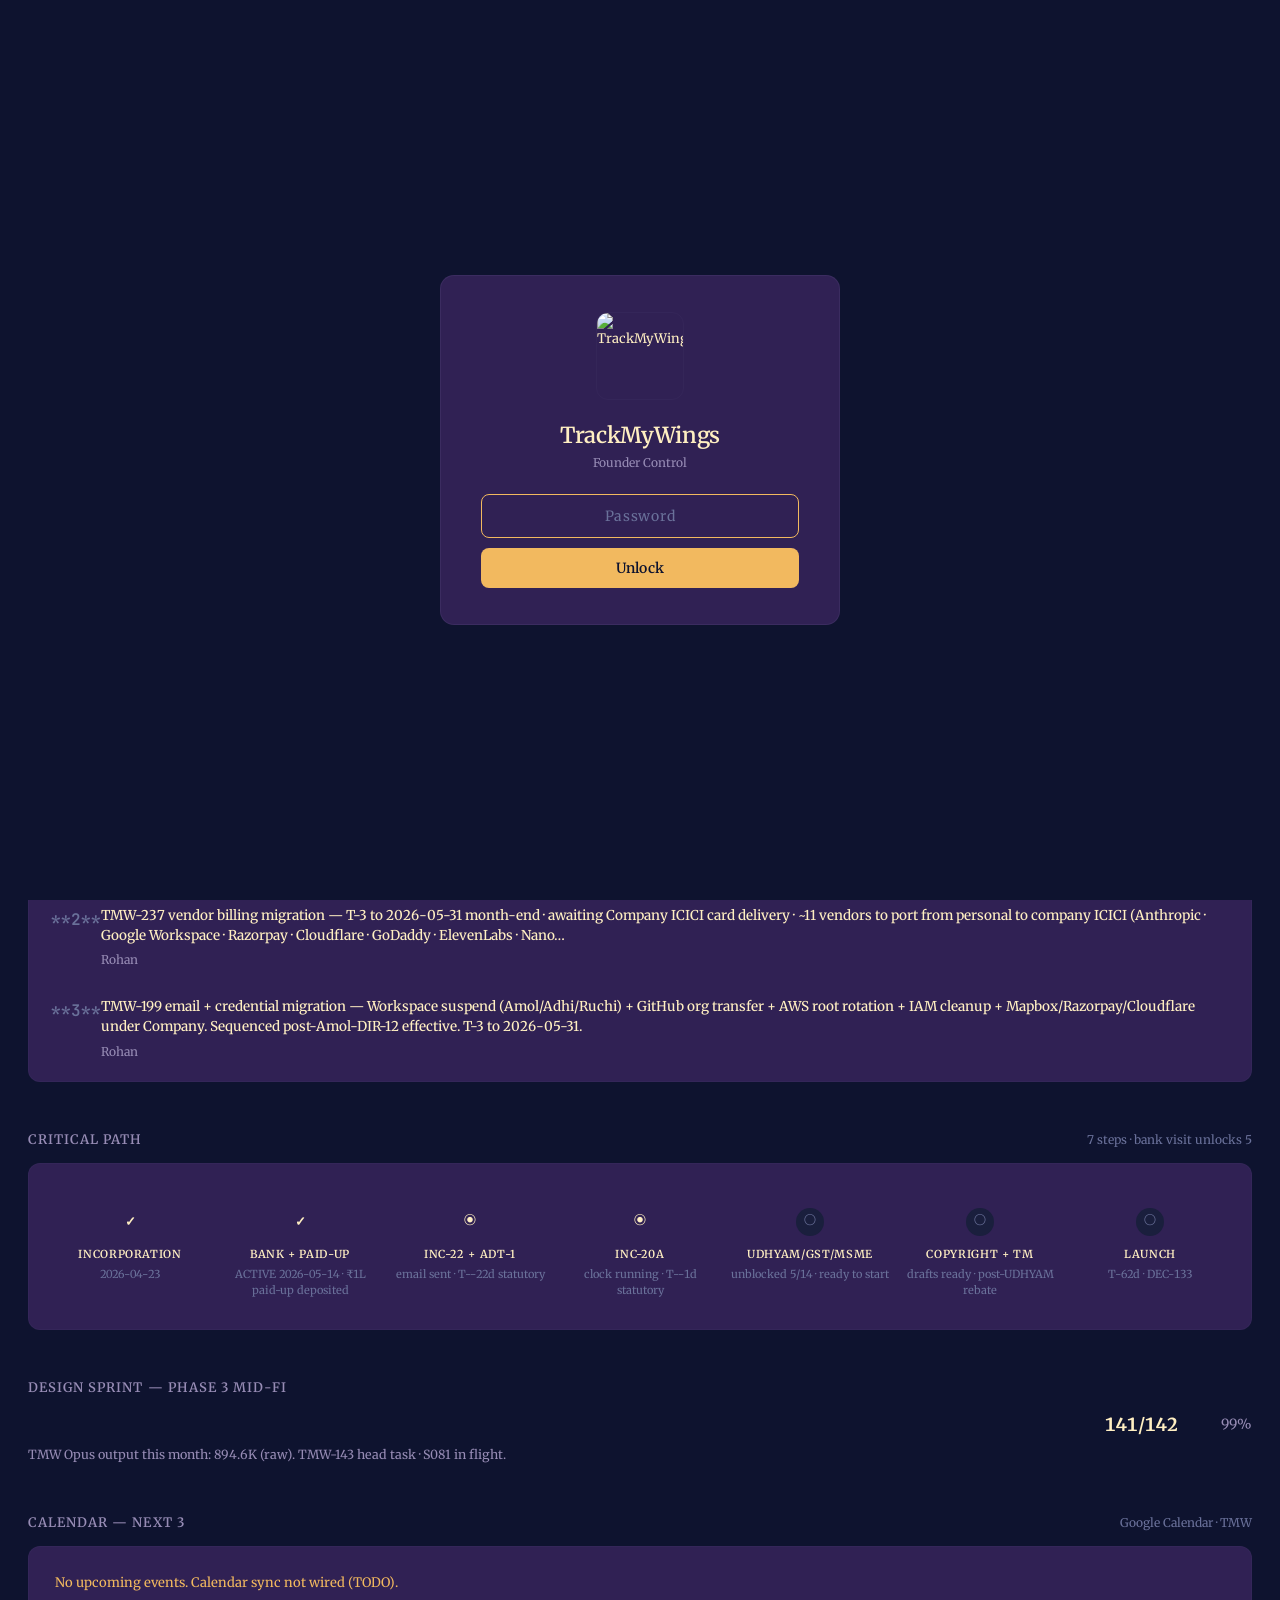
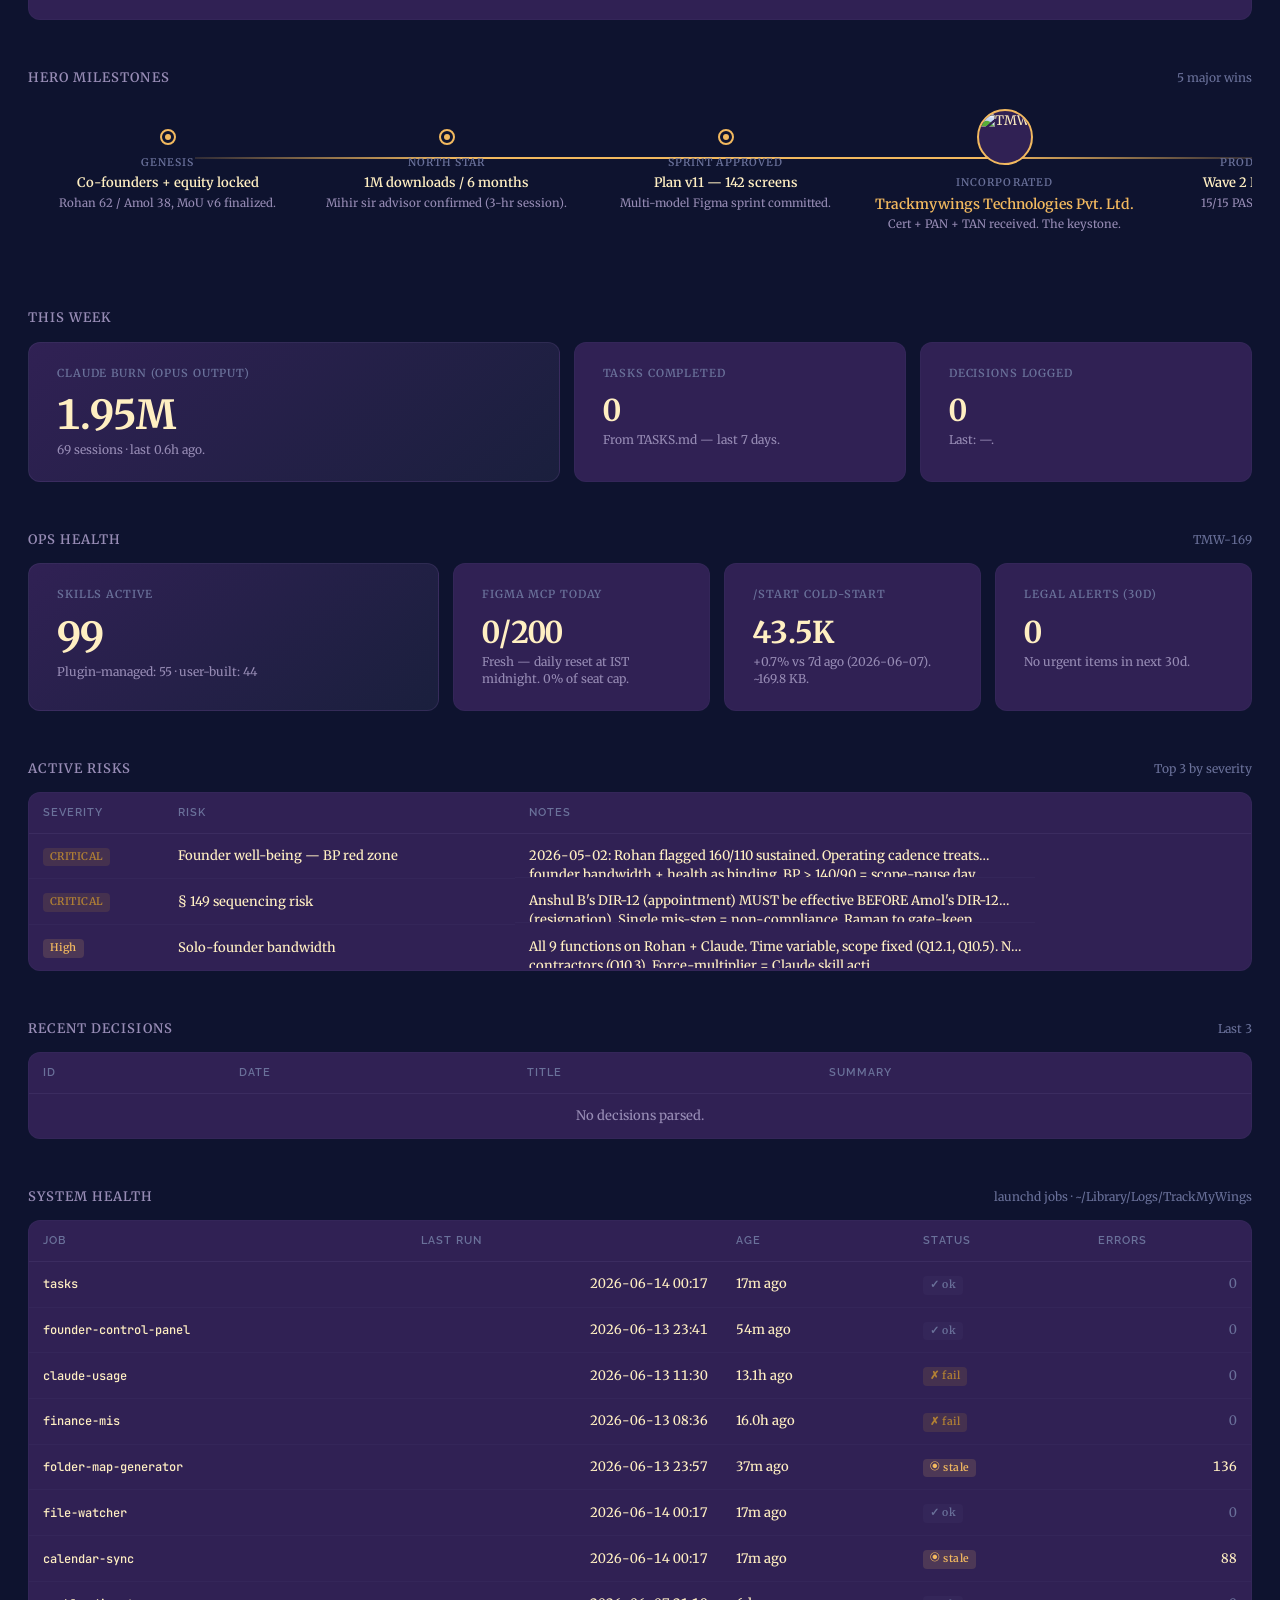
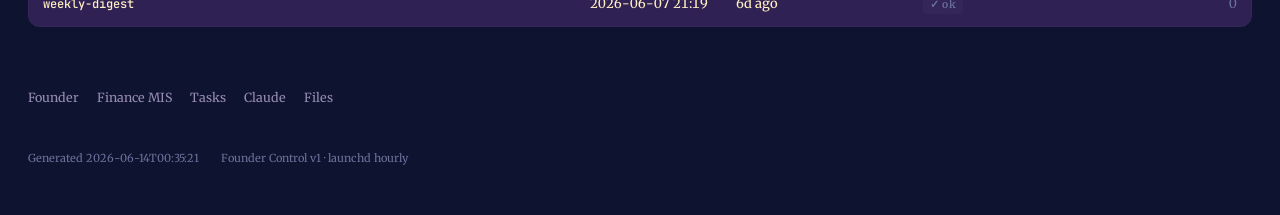
==== commit 72dd1c53: "Update founder control 2026-06-14 00:35" ====
--- a/index.html
+++ b/index.html
@@ -85,7 +85,7 @@
   </form>
 </div>
 
-<div class="fc-truth">T-63 launch · Bank ✅ 2026-05-14 · INC-20A T-0 · Phase 3 99% · ₹100,000 cash / ₹138,656 receivable · 22 priorities · 2 overdue · last sync 60m ago</div>
+<div class="fc-truth">T-62 launch · Bank ✅ 2026-05-14 · INC-20A T--1 · Phase 3 99% · ₹100,000 cash / ₹138,656 receivable · 22 priorities · 2 overdue · last sync 59m ago</div>
 
 <div class="ds-wrap">
   <header class="ds-top">
@@ -122,13 +122,13 @@
     <div class="ds-metrics">
       <div class="ds-metric ds-metric-lead tone-gold">
         <div class="ds-metric-lbl">Days to launch</div>
-        <div class="ds-metric-val num">T-63</div>
+        <div class="ds-metric-val num">T-62</div>
         <div class="ds-metric-sub">Target 2026-08-15 (DEC-133). Phase 3 99% · Hi-fi single-screen craft (DEC-142).</div>
       </div>
       <div class="ds-metric">
         <div class="ds-metric-lbl">Critical path</div>
         <div class="ds-metric-val num">3 of 7 — INC-22 + ADT-1</div>
-        <div class="ds-metric-sub">Bank ✅ · INC-22 email sent (5/14) · INC-20A clock running (T-0d) · UDHYAM/GST next.</div>
+        <div class="ds-metric-sub">Bank ✅ · INC-22 email sent (5/14) · INC-20A clock running (T--1d) · UDHYAM/GST next.</div>
       </div>
       <div class="ds-metric">
         <div class="ds-metric-lbl">Opus output, TMW · this month</div>
@@ -238,13 +238,13 @@
         <div class="fc-cp-step">
           <div class="fc-cp-dot inflight"><span>◉</span></div>
           <div class="fc-cp-label">INC-22 + ADT-1</div>
-          <div class="fc-cp-detail">email sent · T--21d statutory</div>
+          <div class="fc-cp-detail">email sent · T--22d statutory</div>
         </div>
         
         <div class="fc-cp-step">
           <div class="fc-cp-dot inflight"><span>◉</span></div>
           <div class="fc-cp-label">INC-20A</div>
-          <div class="fc-cp-detail">clock running · T-0d statutory</div>
+          <div class="fc-cp-detail">clock running · T--1d statutory</div>
         </div>
         
         <div class="fc-cp-step">
@@ -262,7 +262,7 @@
         <div class="fc-cp-step">
           <div class="fc-cp-dot pending"><span>○</span></div>
           <div class="fc-cp-label">Launch</div>
-          <div class="fc-cp-detail">T-63d · DEC-133</div>
+          <div class="fc-cp-detail">T-62d · DEC-133</div>
         </div>
         
     </div>
@@ -355,8 +355,8 @@
       <div class="ds-metrics ds-metrics-3">
         <div class="ds-metric ds-metric-lead">
           <div class="ds-metric-lbl">Claude burn (Opus output)</div>
-          <div class="ds-metric-val num">2.71M</div>
-          <div class="ds-metric-sub">85 sessions · last 0.6h ago.</div>
+          <div class="ds-metric-val num">1.95M</div>
+          <div class="ds-metric-sub">69 sessions · last 0.6h ago.</div>
         </div>
         <div class="ds-metric">
           <div class="ds-metric-lbl">Tasks completed</div>
@@ -392,7 +392,7 @@
         <div class="ds-metric">
           <div class="ds-metric-lbl">/start cold-start</div>
           <div class="ds-metric-val num">43.5K</div>
-          <div class="ds-metric-sub">+1.4% vs 7d ago (2026-06-06). ~169.8 KB.</div>
+          <div class="ds-metric-sub">+0.7% vs 7d ago (2026-06-07). ~169.8 KB.</div>
         </div>
         <div class="ds-metric ">
           <div class="ds-metric-lbl">Legal alerts (30d)</div>
@@ -458,58 +458,58 @@
         <tbody>
         <tr>
           <td><code>tasks</code></td>
-          <td class="num">2026-06-13 23:35</td>
-          <td>0m ago</td>
-          <td><span class="ds-badge ds-badge-pri-low">✓ ok</span></td>
-          <td class="num"><span class="num" style="color:var(--ink-low);">0</span></td>
-        </tr>
-        
-        <tr>
-          <td><code>founder-control-panel</code></td>
-          <td class="num">2026-06-13 22:52</td>
-          <td>43m ago</td>
-          <td><span class="ds-badge ds-badge-pri-low">✓ ok</span></td>
-          <td class="num"><span class="num" style="color:var(--ink-low);">0</span></td>
-        </tr>
-        
-        <tr>
-          <td><code>claude-usage</code></td>
-          <td class="num">2026-06-13 11:30</td>
-          <td>12.1h ago</td>
-          <td><span class="ds-badge ds-badge-pri-critical">✗ fail</span></td>
-          <td class="num"><span class="num" style="color:var(--ink-low);">0</span></td>
-        </tr>
-        
-        <tr>
-          <td><code>finance-mis</code></td>
-          <td class="num">2026-06-13 08:36</td>
-          <td>15.0h ago</td>
-          <td><span class="ds-badge ds-badge-pri-critical">✗ fail</span></td>
-          <td class="num"><span class="num" style="color:var(--ink-low);">0</span></td>
-        </tr>
-        
-        <tr>
-          <td><code>folder-map-generator</code></td>
-          <td class="num">2026-06-13 23:01</td>
-          <td>34m ago</td>
-          <td><span class="ds-badge ds-badge-pri-medium">◉ stale</span></td>
-          <td class="num"><span class="num">136</span></td>
-        </tr>
-        
-        <tr>
-          <td><code>file-watcher</code></td>
-          <td class="num">2026-06-13 23:18</td>
+          <td class="num">2026-06-14 00:17</td>
           <td>17m ago</td>
           <td><span class="ds-badge ds-badge-pri-low">✓ ok</span></td>
           <td class="num"><span class="num" style="color:var(--ink-low);">0</span></td>
         </tr>
         
         <tr>
+          <td><code>founder-control-panel</code></td>
+          <td class="num">2026-06-13 23:41</td>
+          <td>54m ago</td>
+          <td><span class="ds-badge ds-badge-pri-low">✓ ok</span></td>
+          <td class="num"><span class="num" style="color:var(--ink-low);">0</span></td>
+        </tr>
+        
+        <tr>
+          <td><code>claude-usage</code></td>
+          <td class="num">2026-06-13 11:30</td>
+          <td>13.1h ago</td>
+          <td><span class="ds-badge ds-badge-pri-critical">✗ fail</span></td>
+          <td class="num"><span class="num" style="color:var(--ink-low);">0</span></td>
+        </tr>
+        
+        <tr>
+          <td><code>finance-mis</code></td>
+          <td class="num">2026-06-13 08:36</td>
+          <td>16.0h ago</td>
+          <td><span class="ds-badge ds-badge-pri-critical">✗ fail</span></td>
+          <td class="num"><span class="num" style="color:var(--ink-low);">0</span></td>
+        </tr>
+        
+        <tr>
+          <td><code>folder-map-generator</code></td>
+          <td class="num">2026-06-13 23:57</td>
+          <td>37m ago</td>
+          <td><span class="ds-badge ds-badge-pri-medium">◉ stale</span></td>
+          <td class="num"><span class="num">136</span></td>
+        </tr>
+        
+        <tr>
+          <td><code>file-watcher</code></td>
+          <td class="num">2026-06-14 00:17</td>
+          <td>17m ago</td>
+          <td><span class="ds-badge ds-badge-pri-low">✓ ok</span></td>
+          <td class="num"><span class="num" style="color:var(--ink-low);">0</span></td>
+        </tr>
+        
+        <tr>
           <td><code>calendar-sync</code></td>
-          <td class="num">2026-06-13 23:00</td>
-          <td>35m ago</td>
+          <td class="num">2026-06-14 00:17</td>
+          <td>17m ago</td>
           <td><span class="ds-badge ds-badge-pri-medium">◉ stale</span></td>
-          <td class="num"><span class="num">82</span></td>
+          <td class="num"><span class="num">88</span></td>
         </tr>
         
         <tr>
@@ -533,7 +533,7 @@
   </div>
 
   <div class="ds-meta">
-    <span>Generated <span id="generatedAt">2026-06-13T23:35:58</span></span>
+    <span>Generated <span id="generatedAt">2026-06-14T00:35:21</span></span>
     <span>Founder Control v1 · launchd hourly</span>
   </div>
 </div>
@@ -565,7 +565,7 @@
 });
 
 // --- Stale banner: warn if >150 min old (hourly @ :15 schedule) ---
-const GENERATED_EPOCH = 1781373958;
+const GENERATED_EPOCH = 1781377521;
 (function(){
   const ageMin = (Date.now()/1000 - GENERATED_EPOCH) / 60;
   if (ageMin > 150) {
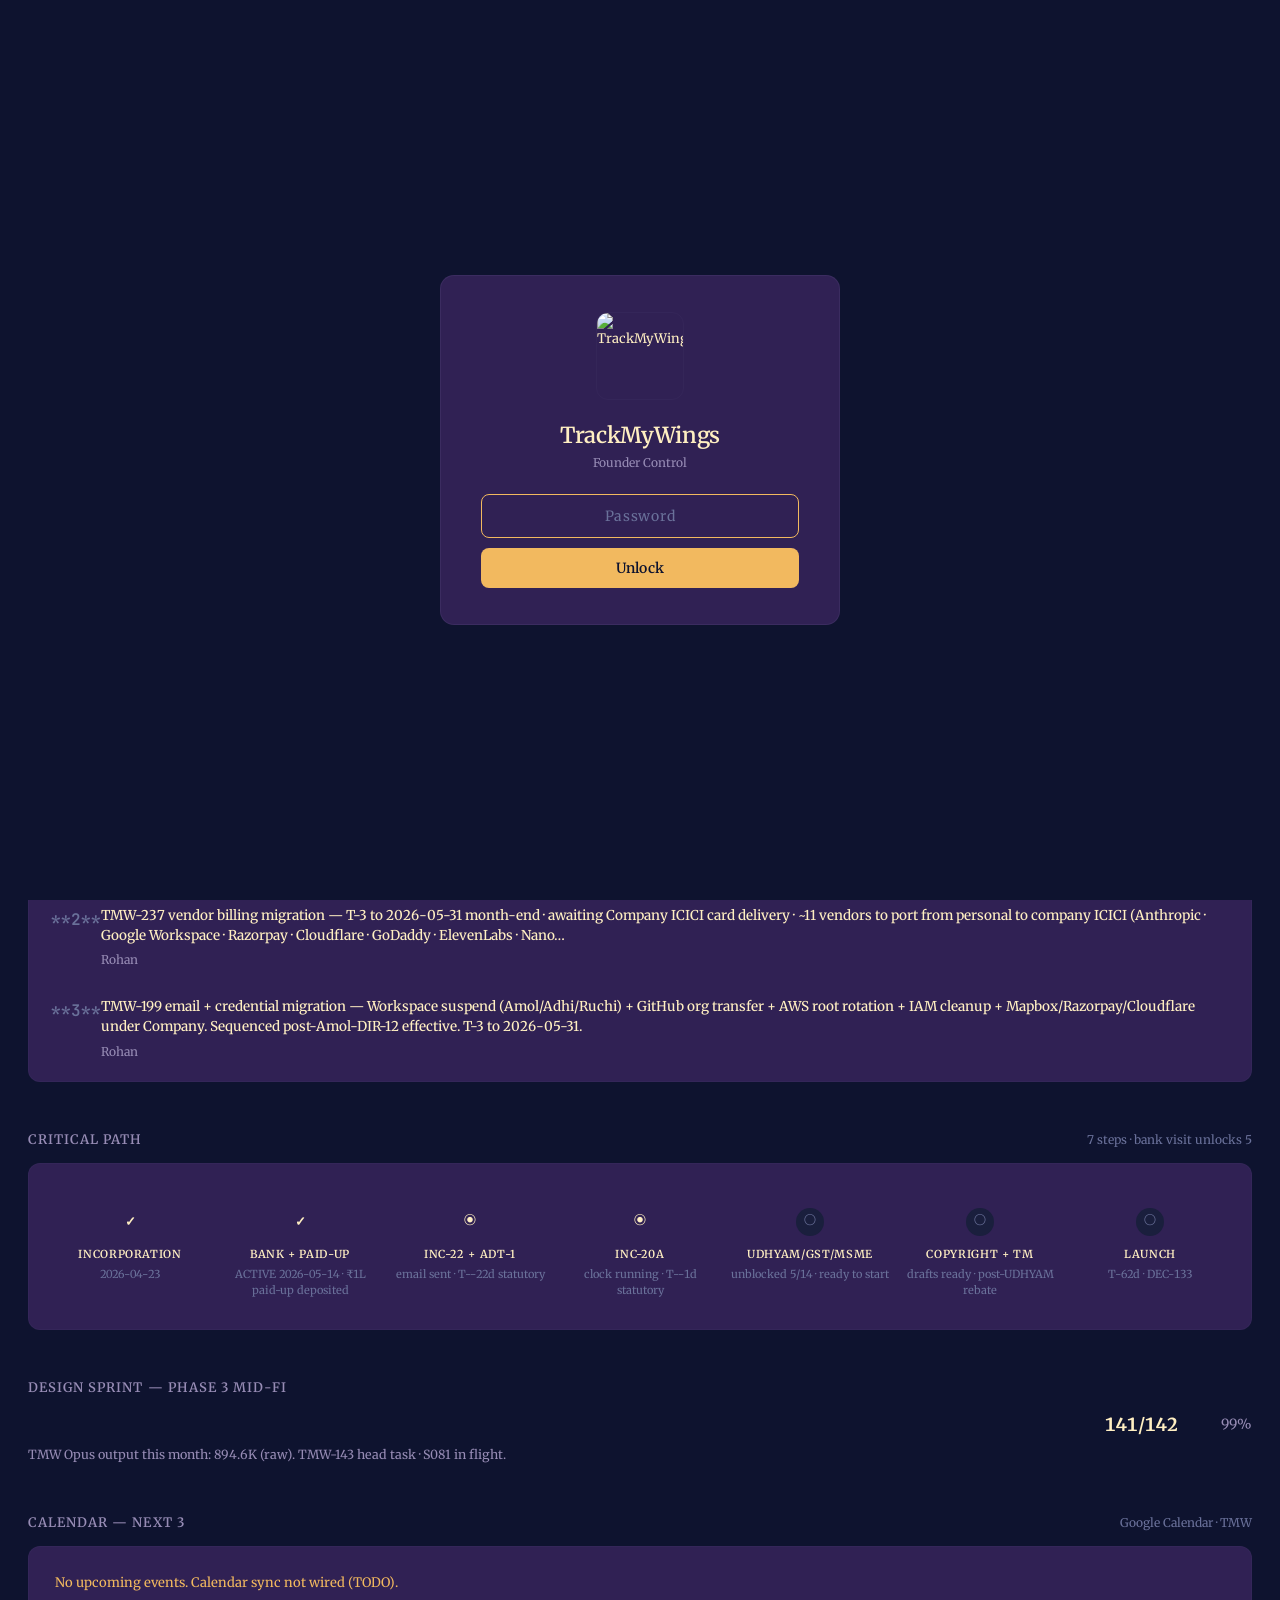
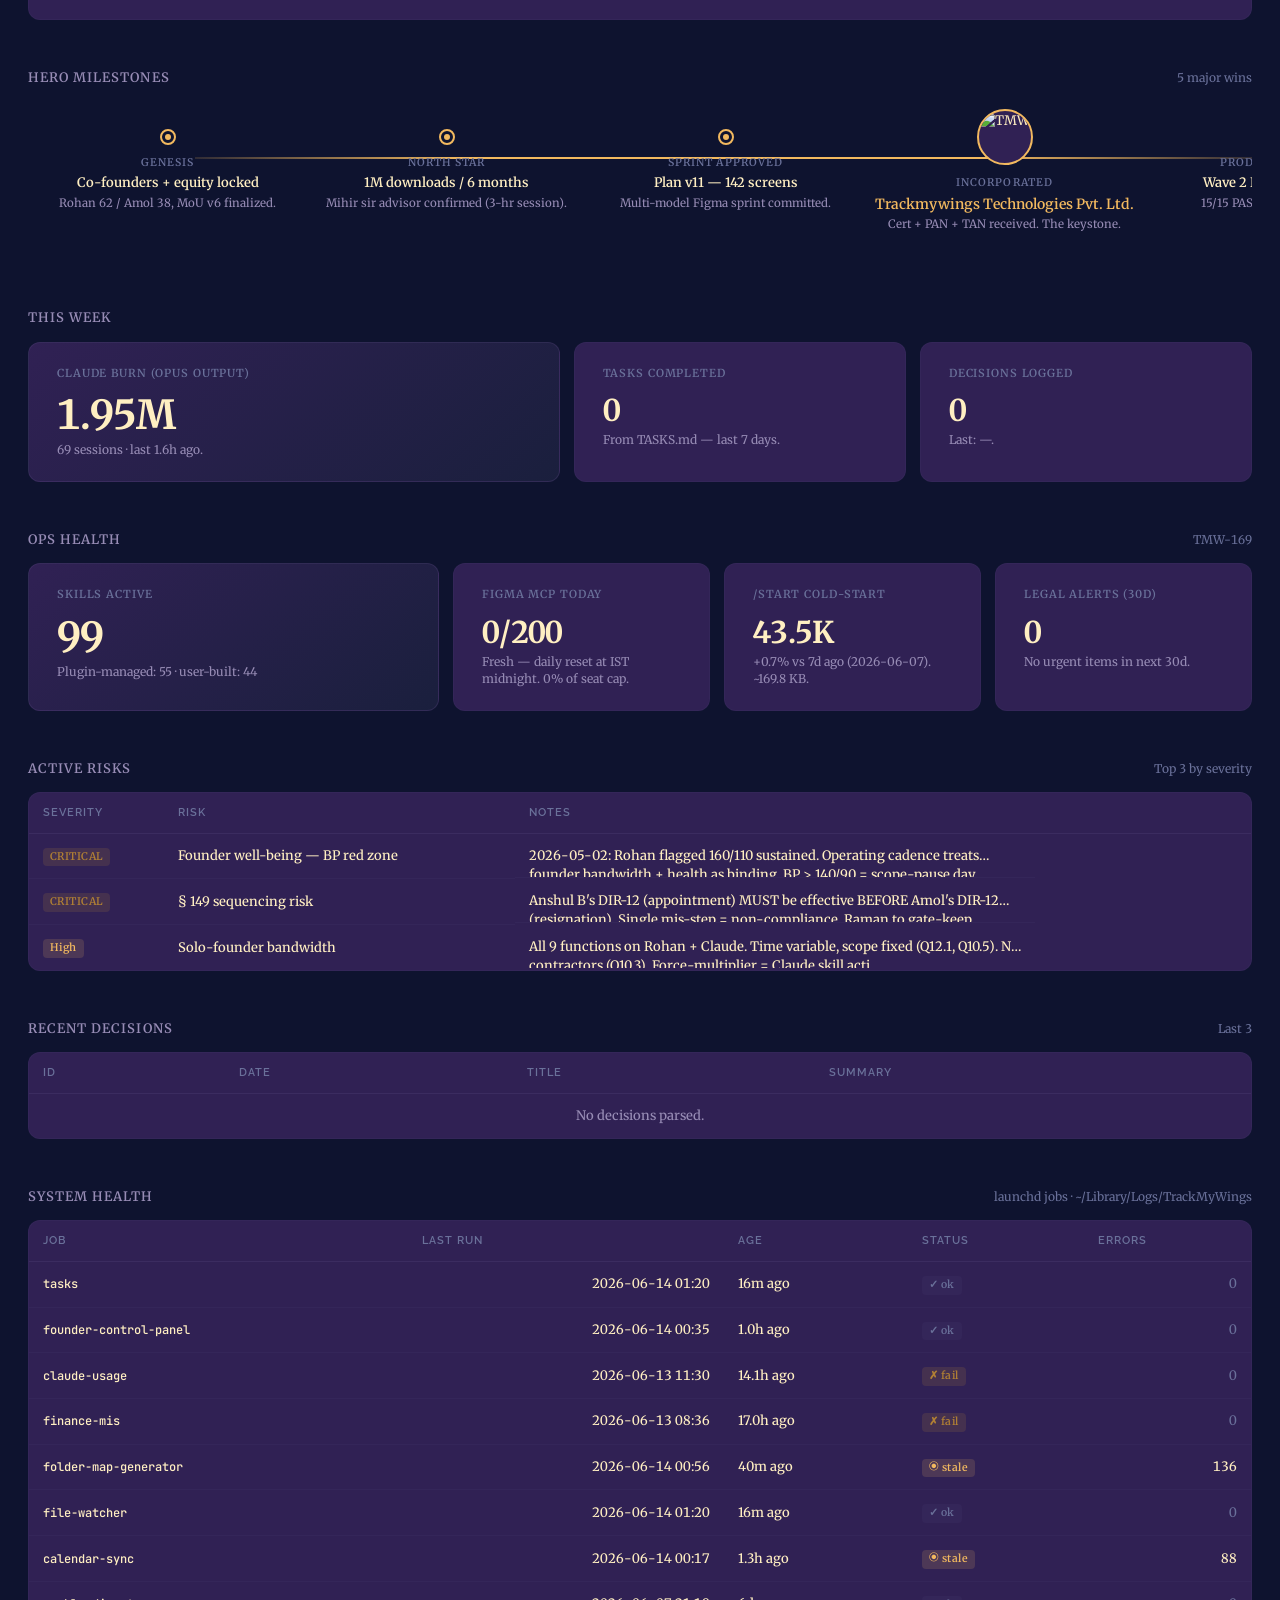
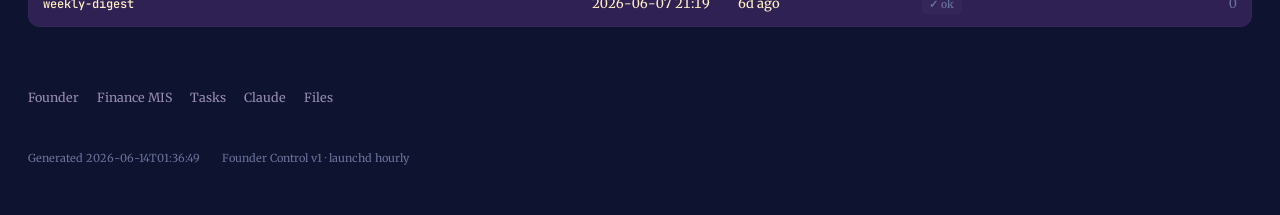
==== commit 83e774e2: "Update founder control 2026-06-14 01:36" ====
--- a/index.html
+++ b/index.html
@@ -85,7 +85,7 @@
   </form>
 </div>
 
-<div class="fc-truth">T-62 launch · Bank ✅ 2026-05-14 · INC-20A T--1 · Phase 3 99% · ₹100,000 cash / ₹138,656 receivable · 22 priorities · 2 overdue · last sync 59m ago</div>
+<div class="fc-truth">T-62 launch · Bank ✅ 2026-05-14 · INC-20A T--1 · Phase 3 99% · ₹100,000 cash / ₹138,656 receivable · 22 priorities · 2 overdue · last sync 61m ago</div>
 
 <div class="ds-wrap">
   <header class="ds-top">
@@ -356,7 +356,7 @@
         <div class="ds-metric ds-metric-lead">
           <div class="ds-metric-lbl">Claude burn (Opus output)</div>
           <div class="ds-metric-val num">1.95M</div>
-          <div class="ds-metric-sub">69 sessions · last 0.6h ago.</div>
+          <div class="ds-metric-sub">69 sessions · last 1.6h ago.</div>
         </div>
         <div class="ds-metric">
           <div class="ds-metric-lbl">Tasks completed</div>
@@ -458,16 +458,16 @@
         <tbody>
         <tr>
           <td><code>tasks</code></td>
-          <td class="num">2026-06-14 00:17</td>
-          <td>17m ago</td>
+          <td class="num">2026-06-14 01:20</td>
+          <td>16m ago</td>
           <td><span class="ds-badge ds-badge-pri-low">✓ ok</span></td>
           <td class="num"><span class="num" style="color:var(--ink-low);">0</span></td>
         </tr>
         
         <tr>
           <td><code>founder-control-panel</code></td>
-          <td class="num">2026-06-13 23:41</td>
-          <td>54m ago</td>
+          <td class="num">2026-06-14 00:35</td>
+          <td>1.0h ago</td>
           <td><span class="ds-badge ds-badge-pri-low">✓ ok</span></td>
           <td class="num"><span class="num" style="color:var(--ink-low);">0</span></td>
         </tr>
@@ -475,7 +475,7 @@
         <tr>
           <td><code>claude-usage</code></td>
           <td class="num">2026-06-13 11:30</td>
-          <td>13.1h ago</td>
+          <td>14.1h ago</td>
           <td><span class="ds-badge ds-badge-pri-critical">✗ fail</span></td>
           <td class="num"><span class="num" style="color:var(--ink-low);">0</span></td>
         </tr>
@@ -483,23 +483,23 @@
         <tr>
           <td><code>finance-mis</code></td>
           <td class="num">2026-06-13 08:36</td>
-          <td>16.0h ago</td>
+          <td>17.0h ago</td>
           <td><span class="ds-badge ds-badge-pri-critical">✗ fail</span></td>
           <td class="num"><span class="num" style="color:var(--ink-low);">0</span></td>
         </tr>
         
         <tr>
           <td><code>folder-map-generator</code></td>
-          <td class="num">2026-06-13 23:57</td>
-          <td>37m ago</td>
+          <td class="num">2026-06-14 00:56</td>
+          <td>40m ago</td>
           <td><span class="ds-badge ds-badge-pri-medium">◉ stale</span></td>
           <td class="num"><span class="num">136</span></td>
         </tr>
         
         <tr>
           <td><code>file-watcher</code></td>
-          <td class="num">2026-06-14 00:17</td>
-          <td>17m ago</td>
+          <td class="num">2026-06-14 01:20</td>
+          <td>16m ago</td>
           <td><span class="ds-badge ds-badge-pri-low">✓ ok</span></td>
           <td class="num"><span class="num" style="color:var(--ink-low);">0</span></td>
         </tr>
@@ -507,7 +507,7 @@
         <tr>
           <td><code>calendar-sync</code></td>
           <td class="num">2026-06-14 00:17</td>
-          <td>17m ago</td>
+          <td>1.3h ago</td>
           <td><span class="ds-badge ds-badge-pri-medium">◉ stale</span></td>
           <td class="num"><span class="num">88</span></td>
         </tr>
@@ -533,7 +533,7 @@
   </div>
 
   <div class="ds-meta">
-    <span>Generated <span id="generatedAt">2026-06-14T00:35:21</span></span>
+    <span>Generated <span id="generatedAt">2026-06-14T01:36:49</span></span>
     <span>Founder Control v1 · launchd hourly</span>
   </div>
 </div>
@@ -565,7 +565,7 @@
 });
 
 // --- Stale banner: warn if >150 min old (hourly @ :15 schedule) ---
-const GENERATED_EPOCH = 1781377521;
+const GENERATED_EPOCH = 1781381209;
 (function(){
   const ageMin = (Date.now()/1000 - GENERATED_EPOCH) / 60;
   if (ageMin > 150) {
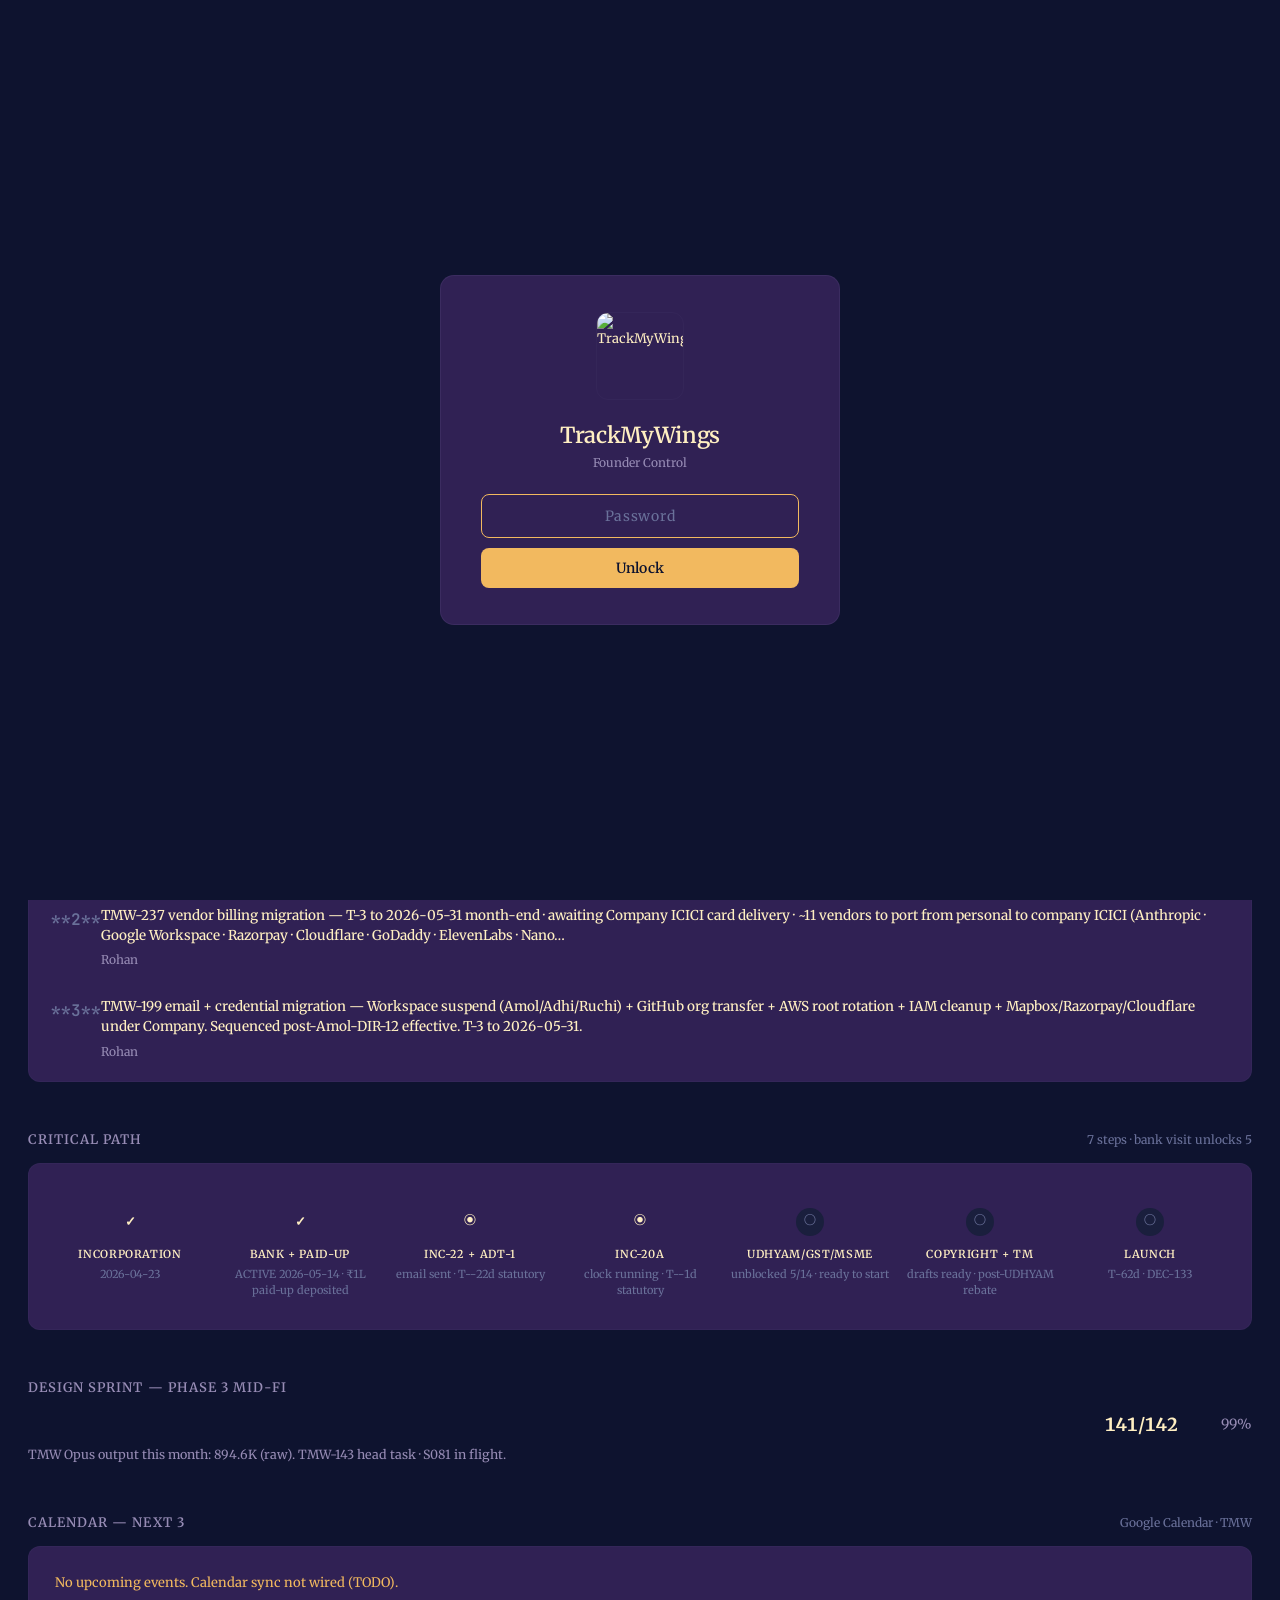
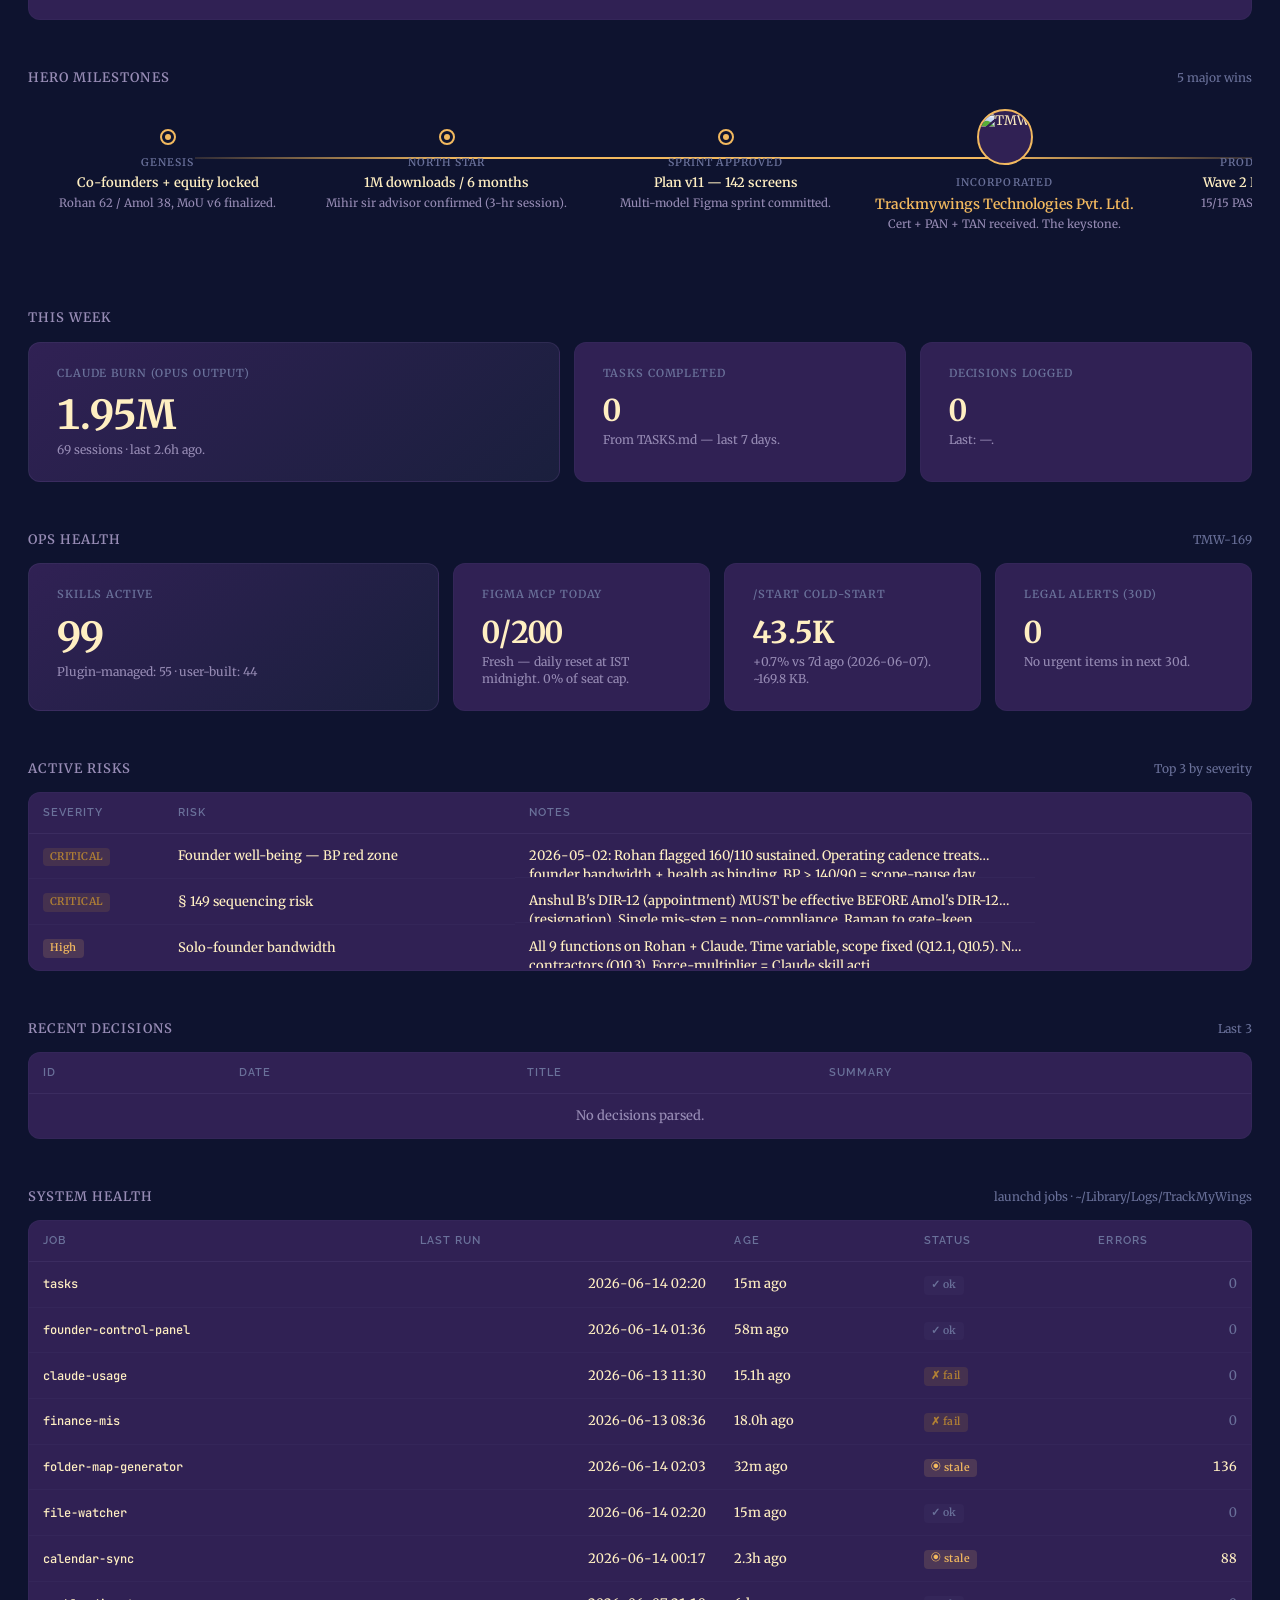
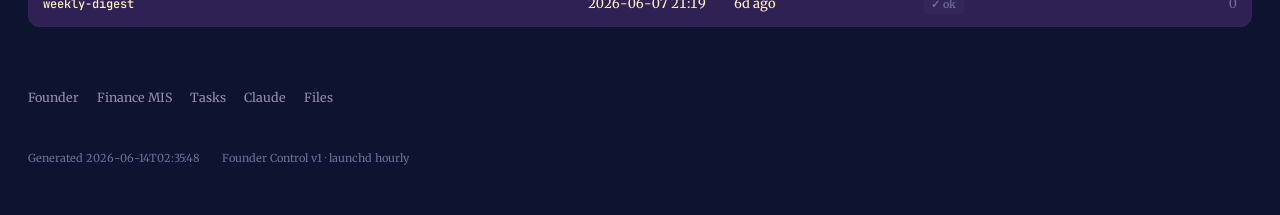
==== commit 55cc41f5: "Update founder control 2026-06-14 02:35" ====
--- a/index.html
+++ b/index.html
@@ -85,7 +85,7 @@
   </form>
 </div>
 
-<div class="fc-truth">T-62 launch · Bank ✅ 2026-05-14 · INC-20A T--1 · Phase 3 99% · ₹100,000 cash / ₹138,656 receivable · 22 priorities · 2 overdue · last sync 61m ago</div>
+<div class="fc-truth">T-62 launch · Bank ✅ 2026-05-14 · INC-20A T--1 · Phase 3 99% · ₹100,000 cash / ₹138,656 receivable · 22 priorities · 2 overdue · last sync 58m ago</div>
 
 <div class="ds-wrap">
   <header class="ds-top">
@@ -356,7 +356,7 @@
         <div class="ds-metric ds-metric-lead">
           <div class="ds-metric-lbl">Claude burn (Opus output)</div>
           <div class="ds-metric-val num">1.95M</div>
-          <div class="ds-metric-sub">69 sessions · last 1.6h ago.</div>
+          <div class="ds-metric-sub">69 sessions · last 2.6h ago.</div>
         </div>
         <div class="ds-metric">
           <div class="ds-metric-lbl">Tasks completed</div>
@@ -458,16 +458,16 @@
         <tbody>
         <tr>
           <td><code>tasks</code></td>
-          <td class="num">2026-06-14 01:20</td>
-          <td>16m ago</td>
+          <td class="num">2026-06-14 02:20</td>
+          <td>15m ago</td>
           <td><span class="ds-badge ds-badge-pri-low">✓ ok</span></td>
           <td class="num"><span class="num" style="color:var(--ink-low);">0</span></td>
         </tr>
         
         <tr>
           <td><code>founder-control-panel</code></td>
-          <td class="num">2026-06-14 00:35</td>
-          <td>1.0h ago</td>
+          <td class="num">2026-06-14 01:36</td>
+          <td>58m ago</td>
           <td><span class="ds-badge ds-badge-pri-low">✓ ok</span></td>
           <td class="num"><span class="num" style="color:var(--ink-low);">0</span></td>
         </tr>
@@ -475,7 +475,7 @@
         <tr>
           <td><code>claude-usage</code></td>
           <td class="num">2026-06-13 11:30</td>
-          <td>14.1h ago</td>
+          <td>15.1h ago</td>
           <td><span class="ds-badge ds-badge-pri-critical">✗ fail</span></td>
           <td class="num"><span class="num" style="color:var(--ink-low);">0</span></td>
         </tr>
@@ -483,23 +483,23 @@
         <tr>
           <td><code>finance-mis</code></td>
           <td class="num">2026-06-13 08:36</td>
-          <td>17.0h ago</td>
+          <td>18.0h ago</td>
           <td><span class="ds-badge ds-badge-pri-critical">✗ fail</span></td>
           <td class="num"><span class="num" style="color:var(--ink-low);">0</span></td>
         </tr>
         
         <tr>
           <td><code>folder-map-generator</code></td>
-          <td class="num">2026-06-14 00:56</td>
-          <td>40m ago</td>
+          <td class="num">2026-06-14 02:03</td>
+          <td>32m ago</td>
           <td><span class="ds-badge ds-badge-pri-medium">◉ stale</span></td>
           <td class="num"><span class="num">136</span></td>
         </tr>
         
         <tr>
           <td><code>file-watcher</code></td>
-          <td class="num">2026-06-14 01:20</td>
-          <td>16m ago</td>
+          <td class="num">2026-06-14 02:20</td>
+          <td>15m ago</td>
           <td><span class="ds-badge ds-badge-pri-low">✓ ok</span></td>
           <td class="num"><span class="num" style="color:var(--ink-low);">0</span></td>
         </tr>
@@ -507,7 +507,7 @@
         <tr>
           <td><code>calendar-sync</code></td>
           <td class="num">2026-06-14 00:17</td>
-          <td>1.3h ago</td>
+          <td>2.3h ago</td>
           <td><span class="ds-badge ds-badge-pri-medium">◉ stale</span></td>
           <td class="num"><span class="num">88</span></td>
         </tr>
@@ -533,7 +533,7 @@
   </div>
 
   <div class="ds-meta">
-    <span>Generated <span id="generatedAt">2026-06-14T01:36:49</span></span>
+    <span>Generated <span id="generatedAt">2026-06-14T02:35:48</span></span>
     <span>Founder Control v1 · launchd hourly</span>
   </div>
 </div>
@@ -565,7 +565,7 @@
 });
 
 // --- Stale banner: warn if >150 min old (hourly @ :15 schedule) ---
-const GENERATED_EPOCH = 1781381209;
+const GENERATED_EPOCH = 1781384748;
 (function(){
   const ageMin = (Date.now()/1000 - GENERATED_EPOCH) / 60;
   if (ageMin > 150) {
